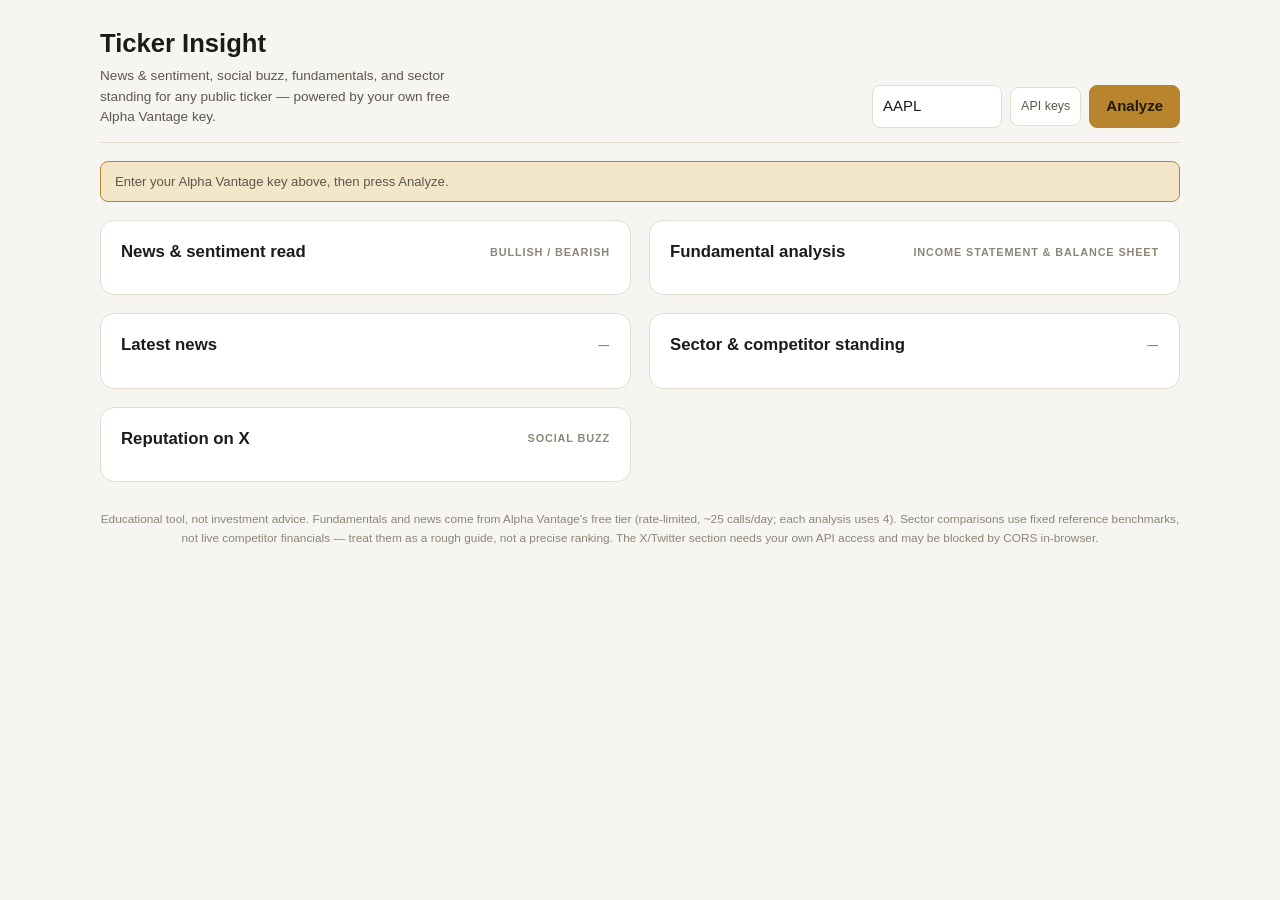
==== index.html @ 97239a5d "Add files via upload" ====
<!doctype html>
<html lang="en">
<head>
<meta charset="utf-8">
<meta name="viewport" content="width=device-width,initial-scale=1">
<title>Ticker Insight</title>
<style>
  :root{
    --bg:#f6f5f1; --card:#ffffff; --border:#e2ddd0; --ink:#1c1b18; --ink-soft:#5c584c; --ink-faint:#8b8676;
    --accent:#b8842e; --accent-soft:#f3e6c9; --bull:#2f7a56; --bull-soft:#dcefe4; --bear:#a8402c; --bear-soft:#f6e0da;
    --neutral:#6b6656; --neutral-soft:#eae6da;
  }
  @media (prefers-color-scheme: dark){
    :root{ --bg:#111312; --card:#191c1a; --border:#2a2e2b; --ink:#eef0ec; --ink-soft:#a9a89c; --ink-faint:#7a7a6f;
      --accent:#e0ac4f; --accent-soft:#3a2f18; --bull:#52c090; --bull-soft:#173226; --bear:#e2705a; --bear-soft:#33201c;
      --neutral:#9a9789; --neutral-soft:#23241f; }
  }
  *{box-sizing:border-box;}
  body{margin:0;background:var(--bg);color:var(--ink);font:15px/1.5 -apple-system,BlinkMacSystemFont,"Segoe UI",sans-serif;padding:24px 16px 60px;}
  .wrap{max-width:1080px;margin:0 auto;display:flex;flex-direction:column;gap:18px;}
  h1{font-size:1.6rem;margin:0;}
  h2{font-size:1.05rem;margin:0;}
  a{color:var(--accent);}
  .topbar{display:flex;flex-wrap:wrap;gap:14px;justify-content:space-between;align-items:flex-end;border-bottom:1px solid var(--border);padding-bottom:14px;}
  .topbar p{margin:4px 0 0;color:var(--ink-soft);font-size:0.85rem;max-width:50ch;}
  form{display:flex;flex-wrap:wrap;gap:8px;align-items:center;}
  input[type=text],input[type=password]{font:inherit;padding:9px 10px;border-radius:8px;border:1px solid var(--border);background:var(--card);color:var(--ink);width:130px;}
  input#xToken{width:220px;}
  button{font:inherit;font-weight:600;padding:9px 16px;border-radius:8px;border:1px solid var(--accent);background:var(--accent);color:#221a08;cursor:pointer;}
  button.ghost{background:transparent;color:var(--ink-soft);border-color:var(--border);font-weight:500;}
  button:disabled{opacity:.55;cursor:progress;}
  details.keys{position:relative;}
  details.keys summary{list-style:none;cursor:pointer;font-size:.78rem;color:var(--ink-soft);padding:9px 10px;border:1px solid var(--border);border-radius:8px;background:var(--card);}
  details.keys summary::-webkit-details-marker{display:none;}
  .keypanel{position:absolute;right:0;top:100%;z-index:5;background:var(--card);border:1px solid var(--border);border-radius:0 0 8px 8px;padding:14px;width:300px;display:flex;flex-direction:column;gap:10px;box-shadow:0 8px 24px rgba(0,0,0,.12);}
  .keypanel p{font-size:.78rem;color:var(--ink-soft);margin:0;line-height:1.5;}
  .keypanel label{font-size:.7rem;text-transform:uppercase;letter-spacing:.05em;color:var(--ink-faint);font-weight:600;}
  .banner{font-size:.82rem;padding:10px 14px;border-radius:8px;border:1px solid var(--border);background:var(--card);color:var(--ink-soft);}
  .banner.error{background:var(--bear-soft);border-color:var(--bear);color:var(--bear);}
  .banner.example{background:var(--accent-soft);border-color:var(--accent);}
  .overview{background:var(--card);border:1px solid var(--border);border-radius:14px;padding:18px 20px;display:flex;flex-wrap:wrap;gap:20px;justify-content:space-between;}
  .ov-id .tick{font-family:ui-monospace,monospace;font-size:.75rem;color:var(--accent);}
  .ov-id h2{font-size:1.35rem;margin-top:2px;}
  .ov-id .sub{color:var(--ink-soft);font-size:.82rem;}
  .ov-price{display:flex;flex-direction:column;justify-content:center;gap:3px;}
  .px{font-family:ui-monospace,monospace;font-size:1.6rem;font-weight:700;}
  .chg{font-family:ui-monospace,monospace;font-weight:600;font-size:.85rem;padding:2px 8px;border-radius:6px;width:fit-content;}
  .chg.up{color:var(--bull);background:var(--bull-soft);} .chg.down{color:var(--bear);background:var(--bear-soft);}
  .grid{display:grid;grid-template-columns:1fr 1fr;gap:18px;align-items:start;}
  @media (max-width:840px){.grid{grid-template-columns:1fr;}}
  .card{background:var(--card);border:1px solid var(--border);border-radius:14px;padding:18px 20px;display:flex;flex-direction:column;gap:12px;}
  .card-head{display:flex;justify-content:space-between;align-items:center;gap:8px;}
  .eyebrow{font-size:.68rem;text-transform:uppercase;letter-spacing:.08em;color:var(--ink-faint);font-weight:700;}
  .verdict-row{display:flex;align-items:center;gap:12px;flex-wrap:wrap;}
  .verdict-pill{font-weight:700;font-size:.95rem;padding:6px 14px;border-radius:999px;}
  .verdict-pill.bullish{background:var(--bull-soft);color:var(--bull);}
  .verdict-pill.bearish{background:var(--bear-soft);color:var(--bear);}
  .verdict-pill.neutral{background:var(--neutral-soft);color:var(--neutral);}
  .verdict-note{font-size:.82rem;color:var(--ink-soft);}
  .news-item{padding-block:10px;border-bottom:1px solid var(--border);display:flex;flex-direction:column;gap:3px;}
  .news-item:last-child{border-bottom:none;}
  .news-top{display:flex;justify-content:space-between;gap:8px;align-items:baseline;}
  .news-item a{font-weight:600;font-size:.88rem;text-decoration:none;}
  .news-item a:hover{text-decoration:underline;}
  .tag{font-size:.65rem;font-weight:700;padding:1px 6px;border-radius:5px;white-space:nowrap;}
  .tag.bullish{background:var(--bull-soft);color:var(--bull);} .tag.bearish{background:var(--bear-soft);color:var(--bear);} .tag.neutral{background:var(--neutral-soft);color:var(--neutral);}
  .meta{font-size:.72rem;color:var(--ink-faint);font-family:ui-monospace,monospace;}
  table.metrics{width:100%;border-collapse:collapse;font-size:.85rem;}
  table.metrics td{padding:6px 3px;border-bottom:1px solid var(--border);}
  table.metrics tr:last-child td{border-bottom:none;}
  table.metrics td.k{color:var(--ink-soft);}
  table.metrics td.v{font-family:ui-monospace,monospace;text-align:right;font-weight:600;}
  table.rank{width:100%;border-collapse:collapse;font-size:.83rem;}
  table.rank th{text-align:left;font-size:.68rem;text-transform:uppercase;color:var(--ink-faint);padding-bottom:6px;border-bottom:1px solid var(--border);}
  table.rank td{padding:7px 4px;border-bottom:1px solid var(--border);}
  table.rank td.num{font-family:ui-monospace,monospace;text-align:right;}
  .tier-badge{display:inline-block;font-weight:700;padding:4px 12px;border-radius:999px;font-size:.85rem;}
  .peers{display:flex;flex-wrap:wrap;gap:6px;}
  .peer-chip{font-family:ui-monospace,monospace;font-size:.75rem;background:var(--neutral-soft);color:var(--ink-soft);padding:3px 9px;border-radius:999px;}
  .note{font-size:.76rem;color:var(--ink-faint);line-height:1.5;}
  .skel{background:linear-gradient(90deg,var(--neutral-soft) 25%,var(--border) 37%,var(--neutral-soft) 63%);background-size:400% 100%;animation:sh 1.3s ease infinite;border-radius:8px;height:14px;}
  @keyframes sh{0%{background-position:100% 0}100%{background-position:0 0}}
  footer{font-size:.74rem;color:var(--ink-faint);text-align:center;padding-top:10px;line-height:1.6;}
</style>
</head>
<body>
<div class="wrap">

  <div class="topbar">
    <div>
      <h1>Ticker Insight</h1>
      <p>News &amp; sentiment, social buzz, fundamentals, and sector standing for any public ticker — powered by your own free Alpha Vantage key.</p>
    </div>
    <form id="searchForm" autocomplete="off">
      <input type="text" id="tickerInput" placeholder="AAPL" maxlength="8" value="AAPL">
      <details class="keys" id="keybox">
        <summary id="keySummary">API keys</summary>
        <div class="keypanel">
          <p>Free key at <a href="https://www.alphavantage.co/support/#api-key" target="_blank" rel="noopener">alphavantage.co</a> (required, ~25 req/day, this page uses 4 per analysis).</p>
          <label for="avKey">Alpha Vantage key</label>
          <input type="password" id="avKey" placeholder="required">
          <p>Optional: an X (Twitter) API bearer token enables the live social-reputation section below. X's API requires a paid tier and typically blocks direct browser requests (CORS) — if it fails, the page falls back to a news-based buzz proxy instead.</p>
          <label for="xToken">X API bearer token (optional)</label>
          <input type="password" id="xToken" placeholder="optional">
          <button type="button" class="ghost" id="saveKeys">Save</button>
        </div>
      </details>
      <button type="submit" id="goBtn">Analyze</button>
    </form>
  </div>

  <div id="banner" class="banner example">Enter your Alpha Vantage key above, then press Analyze.</div>

  <div class="overview" id="overview" style="display:none;"></div>

  <div class="grid">
    <div class="col" style="display:flex;flex-direction:column;gap:18px;">

      <div class="card">
        <div class="card-head"><h2>News &amp; sentiment read</h2><span class="eyebrow">Bullish / bearish</span></div>
        <div id="sentimentVerdict"></div>
      </div>

      <div class="card">
        <div class="card-head"><h2>Latest news</h2><span class="eyebrow" id="newsCount">—</span></div>
        <div id="newsList"></div>
      </div>

      <div class="card">
        <div class="card-head"><h2>Reputation on X</h2><span class="eyebrow">Social buzz</span></div>
        <div id="xSection"></div>
      </div>

    </div>

    <div class="col" style="display:flex;flex-direction:column;gap:18px;">

      <div class="card">
        <div class="card-head"><h2>Fundamental analysis</h2><span class="eyebrow">Income statement &amp; balance sheet</span></div>
        <table class="metrics" id="fundTable"></table>
      </div>

      <div class="card">
        <div class="card-head"><h2>Sector &amp; competitor standing</h2><span class="eyebrow" id="sectorName">—</span></div>
        <div id="rankSection"></div>
      </div>

    </div>
  </div>

  <footer>
    Educational tool, not investment advice. Fundamentals and news come from Alpha Vantage's free tier (rate-limited, ~25 calls/day; each analysis uses 4). Sector comparisons use fixed reference benchmarks, not live competitor financials — treat them as a rough guide, not a precise ranking. The X/Twitter section needs your own API access and may be blocked by CORS in-browser.
  </footer>
</div>

<script>
(function(){
"use strict";

function loadK(k){ try{ return localStorage.getItem(k)||''; }catch(e){ return ''; } }
function saveK(k,v){ try{ localStorage.setItem(k,v); }catch(e){} }

const els = {
  tickerInput: document.getElementById('tickerInput'),
  avKey: document.getElementById('avKey'),
  xToken: document.getElementById('xToken'),
  saveKeys: document.getElementById('saveKeys'),
  keybox: document.getElementById('keybox'),
  keySummary: document.getElementById('keySummary'),
  form: document.getElementById('searchForm'),
  goBtn: document.getElementById('goBtn'),
  banner: document.getElementById('banner'),
  overview: document.getElementById('overview'),
  sentimentVerdict: document.getElementById('sentimentVerdict'),
  newsList: document.getElementById('newsList'),
  newsCount: document.getElementById('newsCount'),
  xSection: document.getElementById('xSection'),
  fundTable: document.getElementById('fundTable'),
  sectorName: document.getElementById('sectorName'),
  rankSection: document.getElementById('rankSection'),
};

(function initKeys(){
  const av = loadK('ti_av_key'), xt = loadK('ti_x_token');
  if(av) els.avKey.value = av;
  if(xt) els.xToken.value = xt;
  els.keySummary.textContent = av ? 'API keys saved ✓' : 'API keys';
})();
els.saveKeys.addEventListener('click', function(){
  saveK('ti_av_key', els.avKey.value.trim());
  saveK('ti_x_token', els.xToken.value.trim());
  els.keySummary.textContent = els.avKey.value.trim() ? 'API keys saved ✓' : 'API keys';
  els.keybox.removeAttribute('open');
});

function num(v){ const n = parseFloat(v); return (v===undefined||v===null||v==='None'||isNaN(n)) ? null : n; }
function pct(v){ return v===null ? '—' : (v*100).toFixed(1)+'%'; }
function money(v){
  if(v===null) return '—';
  const a = Math.abs(v);
  if(a>=1e12) return (v/1e12).toFixed(2)+'T';
  if(a>=1e9) return (v/1e9).toFixed(2)+'B';
  if(a>=1e6) return (v/1e6).toFixed(2)+'M';
  return v.toFixed(2);
}
function setBanner(kind,msg){ els.banner.className = 'banner'+(kind?' '+kind:''); els.banner.textContent = msg; }

/* ---------------- sector reference benchmarks (static, approximate) ---------------- */
const SECTOR_REF = [
  {match:['TECHNOLOGY'], pe:28, margin:0.18, growth:0.10, peers:['AAPL','MSFT','GOOGL','NVDA','META']},
  {match:['HEALTH'], pe:22, margin:0.12, growth:0.08, peers:['JNJ','UNH','PFE','ABBV','LLY']},
  {match:['FINANC'], pe:14, margin:0.22, growth:0.06, peers:['JPM','BAC','WFC','GS','MS']},
  {match:['CONSUMER CYCLICAL','CONSUMER DISCRETIONARY'], pe:20, margin:0.08, growth:0.09, peers:['AMZN','TSLA','HD','MCD','NKE']},
  {match:['CONSUMER DEFENSIVE','CONSUMER STAPLES'], pe:19, margin:0.09, growth:0.04, peers:['PG','KO','PEP','WMT','COST']},
  {match:['ENERGY'], pe:11, margin:0.10, growth:0.05, peers:['XOM','CVX','COP','SLB','EOG']},
  {match:['INDUSTRIAL'], pe:19, margin:0.09, growth:0.06, peers:['CAT','HON','UPS','GE','BA']},
  {match:['UTILIT'], pe:17, margin:0.11, growth:0.03, peers:['NEE','DUK','SO','AEP','EXC']},
  {match:['REAL ESTATE'], pe:35, margin:0.25, growth:0.04, peers:['PLD','AMT','EQIX','SPG','O']},
  {match:['MATERIAL'], pe:16, margin:0.10, growth:0.04, peers:['LIN','SHW','FCX','NEM','DOW']},
  {match:['COMMUNICATION'], pe:19, margin:0.14, growth:0.06, peers:['GOOGL','META','NFLX','DIS','TMUS']},
];
const SECTOR_DEFAULT = {pe:20, margin:0.12, growth:0.07, peers:[]};
function sectorRef(sectorStr){
  const s = (sectorStr||'').toUpperCase();
  for(const row of SECTOR_REF){ if(row.match.some(m=>s.includes(m))) return row; }
  return SECTOR_DEFAULT;
}

/* ---------------- simple lexicon sentiment (for X fallback / scoring) ---------------- */
const BULL_WORDS = ['bullish','buy','upgrade','beat','surge','soar','rally','outperform','record','strong','growth','moon','breakout','upside'];
const BEAR_WORDS = ['bearish','sell','downgrade','miss','plunge','slump','crash','underperform','weak','decline','lawsuit','recall','investigation','downside'];
function lexiconScore(text){
  const t = (text||'').toLowerCase();
  let s = 0;
  BULL_WORDS.forEach(w=>{ if(t.includes(w)) s+=1; });
  BEAR_WORDS.forEach(w=>{ if(t.includes(w)) s-=1; });
  return s;
}

/* ---------------- Alpha Vantage ---------------- */
const AV = 'https://www.alphavantage.co/query';
async function avFetch(params, key){
  const url = AV + '?' + new URLSearchParams(Object.assign({}, params, {apikey:key})).toString();
  const res = await fetch(url);
  if(!res.ok) throw new Error('Network error ('+res.status+')');
  const json = await res.json();
  if(json.Note) throw new Error('Alpha Vantage rate limit hit: '+json.Note);
  if(json.Information) throw new Error(json.Information);
  if(json['Error Message']) throw new Error(json['Error Message']);
  return json;
}

function sentClass(label){
  if(!label) return 'neutral';
  const l = label.toLowerCase();
  if(l.includes('bullish')) return 'bullish';
  if(l.includes('bearish')) return 'bearish';
  return 'neutral';
}

function renderOverview(d){
  els.overview.style.display = 'flex';
  const cls = d.change>=0 ? 'up' : 'down';
  const arrow = d.change>=0 ? '▲' : '▼';
  els.overview.innerHTML =
    '<div class="ov-id"><div class="tick">'+d.ticker+' · '+(d.exchange||'—')+'</div><h2>'+d.name+'</h2><div class="sub">'+(d.sector||'')+(d.industry?' · '+d.industry:'')+'</div></div>'+
    '<div class="ov-price"><span class="px">$'+d.price.toFixed(2)+'</span><span class="chg '+cls+'">'+arrow+' '+Math.abs(d.change).toFixed(2)+' ('+Math.abs(d.changePct).toFixed(2)+'%)</span></div>';
}

function renderSentiment(newsFeed, ticker){
  if(!newsFeed.length){
    els.sentimentVerdict.innerHTML = '<div class="verdict-note">No recent news found to gauge sentiment from.</div>';
    return;
  }
  let scoreSum = 0, n = 0;
  newsFeed.forEach(item=>{
    const tk = (item.ticker_sentiment||[]).find(t=>t.ticker===ticker);
    const s = tk ? num(tk.ticker_sentiment_score) : num(item.overall_sentiment_score);
    if(s!==null){ scoreSum += s; n++; }
  });
  const avgScore = n ? scoreSum/n : 0;
  let label, cls;
  if(avgScore >= 0.15){ label = 'Bullish'; cls = 'bullish'; }
  else if(avgScore <= -0.15){ label = 'Bearish'; cls = 'bearish'; }
  else { label = 'Neutral / mixed'; cls = 'neutral'; }
  els.sentimentVerdict.innerHTML =
    '<div class="verdict-row"><span class="verdict-pill '+cls+'">'+label+'</span><span class="verdict-note">Average sentiment score '+avgScore.toFixed(2)+' across '+n+' recent articles (Alpha Vantage NEWS_SENTIMENT).</span></div>';
}

function renderNews(newsFeed){
  els.newsCount.textContent = newsFeed.length + ' articles';
  if(!newsFeed.length){ els.newsList.innerHTML = '<p class="verdict-note">No recent news found for this ticker.</p>'; return; }
  els.newsList.innerHTML = newsFeed.slice(0,12).map(function(n){
    const cls = sentClass(n.overall_sentiment_label);
    let when = '';
    if(n.time_published && n.time_published.length>=8){
      const t = n.time_published;
      when = t.slice(4,6)+'/'+t.slice(6,8)+'/'+t.slice(0,4);
    }
    return '<div class="news-item"><div class="news-top"><a href="'+n.url+'" target="_blank" rel="noopener">'+n.title+'</a><span class="tag '+cls+'">'+(n.overall_sentiment_label||'—')+'</span></div>'+
      '<div class="meta">'+n.source+' · '+when+'</div></div>';
  }).join('');
}

async function renderXSection(ticker, xToken, newsFeed){
  if(!xToken){
    // fallback proxy from news volume/sentiment
    const bullish = newsFeed.filter(n=>sentClass(n.overall_sentiment_label)==='bullish').length;
    const bearish = newsFeed.filter(n=>sentClass(n.overall_sentiment_label)==='bearish').length;
    els.xSection.innerHTML =
      '<p class="note">No X (Twitter) API token provided, so this is a proxy built from recent news volume rather than live X data. Add a bearer token in the API keys panel to try live search.</p>'+
      '<table class="metrics"><tr><td class="k">Bullish-leaning articles</td><td class="v">'+bullish+'</td></tr>'+
      '<tr><td class="k">Bearish-leaning articles</td><td class="v">'+bearish+'</td></tr></table>';
    return;
  }
  els.xSection.innerHTML = '<div class="skel" style="width:100%;height:60px;"></div>';
  try{
    const url = 'https://api.x.com/2/tweets/search/recent?query='+encodeURIComponent('$'+ticker+' -is:retweet lang:en')+'&max_results=50&tweet.fields=public_metrics';
    const res = await fetch(url, {headers:{Authorization:'Bearer '+xToken}});
    if(!res.ok) throw new Error('X API responded with '+res.status+' (your token may lack search access, or the request was blocked by CORS).');
    const json = await res.json();
    const tweets = json.data || [];
    if(!tweets.length){
      els.xSection.innerHTML = '<p class="note">No recent posts returned for $'+ticker+'.</p>';
      return;
    }
    let bull=0, bear=0, neu=0, engagement=0;
    tweets.forEach(function(tw){
      const s = lexiconScore(tw.text);
      if(s>0) bull++; else if(s<0) bear++; else neu++;
      const m = tw.public_metrics || {};
      engagement += (m.like_count||0)+(m.retweet_count||0)+(m.reply_count||0);
    });
    const total = tweets.length;
    const cls = bull>bear ? 'bullish' : bear>bull ? 'bearish' : 'neutral';
    const label = bull>bear ? 'Leaning bullish' : bear>bull ? 'Leaning bearish' : 'Mixed / neutral';
    els.xSection.innerHTML =
      '<div class="verdict-row"><span class="verdict-pill '+cls+'">'+label+'</span><span class="verdict-note">'+total+' recent posts mentioning $'+ticker+', '+engagement+' total likes/retweets/replies.</span></div>'+
      '<table class="metrics" style="margin-top:8px;"><tr><td class="k">Bullish-leaning posts</td><td class="v">'+bull+'</td></tr>'+
      '<tr><td class="k">Bearish-leaning posts</td><td class="v">'+bear+'</td></tr>'+
      '<tr><td class="k">Neutral posts</td><td class="v">'+neu+'</td></tr></table>'+
      '<p class="note">Sentiment here is a simple keyword heuristic, not a trained model — treat it as directional only.</p>';
  }catch(err){
    els.xSection.innerHTML = '<p class="note" style="color:var(--bear);">Could not reach the X API directly from the browser (' + err.message + '). This is expected — X\'s API generally requires a server-side request. Falling back isn\'t automatic here; remove the token to see the news-based proxy instead.</p>';
  }
}

function metricRow(k,v){ return '<tr><td class="k">'+k+'</td><td class="v">'+v+'</td></tr>'; }

function renderFundamentals(ov, income, bal){
  const rows = [];
  const pe = num(ov.PERatio), peg = num(ov.PEGRatio);
  rows.push(metricRow('P/E ratio', pe!==null?pe.toFixed(1):'—'));
  rows.push(metricRow('PEG ratio', peg!==null?peg.toFixed(2):'—'));
  rows.push(metricRow('Profit margin', pct(num(ov.ProfitMargin))));
  rows.push(metricRow('Operating margin', pct(num(ov.OperatingMarginTTM))));
  rows.push(metricRow('Return on equity', pct(num(ov.ReturnOnEquityTTM))));

  // income statement YoY (most recent two annual reports)
  const ar = (income && income.annualReports) || [];
  if(ar.length >= 2){
    const rev0 = num(ar[0].totalRevenue), rev1 = num(ar[1].totalRevenue);
    const ni0 = num(ar[0].netIncome), ni1 = num(ar[1].netIncome);
    if(rev0!==null && rev1) rows.push(metricRow('Revenue YoY (annual)', pct((rev0-rev1)/Math.abs(rev1))));
    if(ni0!==null && ni1) rows.push(metricRow('Net income YoY (annual)', pct((ni0-ni1)/Math.abs(ni1))));
    rows.push(metricRow('Latest annual revenue', money(rev0)));
    rows.push(metricRow('Latest annual net income', money(ni0)));
  }
  rows.push(metricRow('Market cap', money(num(ov.MarketCapitalization))));
  rows.push(metricRow('Analyst target', num(ov.AnalystTargetPrice)!==null ? '$'+num(ov.AnalystTargetPrice).toFixed(2) : '—'));

  if(bal){
    const liab = num(bal.totalLiabilities), eq = num(bal.totalShareholderEquity);
    const ca = num(bal.totalCurrentAssets), cl = num(bal.totalCurrentLiabilities);
    rows.push(metricRow('Debt / equity', (liab!==null&&eq)?(liab/eq).toFixed(2):'—'));
    rows.push(metricRow('Current ratio', (ca!==null&&cl)?(ca/cl).toFixed(2):'—'));
  }
  els.fundTable.innerHTML = rows.join('');
}

function verdictTag(companyVal, sectorVal, higherIsBetter){
  if(companyVal===null || sectorVal===null || sectorVal===0) return {cls:'neutral', label:'n/a'};
  const ratio = companyVal/sectorVal;
  const better = higherIsBetter ? ratio>1.1 : ratio<0.9;
  const worse = higherIsBetter ? ratio<0.9 : ratio>1.1;
  if(better) return {cls:'bullish', label:'Above sector'};
  if(worse) return {cls:'bearish', label:'Below sector'};
  return {cls:'neutral', label:'In line'};
}

function renderRanking(ov, income, ticker){
  const sector = ov.Sector || ov.Industry || '';
  els.sectorName.textContent = sector || 'Unclassified';
  const ref = sectorRef(sector);

  const pe = num(ov.PERatio);
  const margin = num(ov.ProfitMargin);
  const ar = (income && income.annualReports) || [];
  let growth = null;
  if(ar.length>=2){
    const rev0=num(ar[0].totalRevenue), rev1=num(ar[1].totalRevenue);
    if(rev0!==null && rev1) growth = (rev0-rev1)/Math.abs(rev1);
  }

  const peV = verdictTag(pe, ref.pe, false); // lower P/E = cheaper = "better" here
  const mV = verdictTag(margin, ref.margin, true);
  const gV = verdictTag(growth, ref.growth, true);

  const tally = [peV,mV,gV].filter(v=>v.label!=='n/a');
  const bullCount = tally.filter(v=>v.cls==='bullish').length;
  const bearCount = tally.filter(v=>v.cls==='bearish').length;
  let tier, tierCls;
  if(bullCount>=2){ tier='Top of sector'; tierCls='bullish'; }
  else if(bearCount>=2){ tier='Below sector average'; tierCls='bearish'; }
  else { tier='Around sector average'; tierCls='neutral'; }

  const rows = [
    ['P/E ratio', pe!==null?pe.toFixed(1):'—', ref.pe.toFixed(1), peV],
    ['Profit margin', pct(margin), (ref.margin*100).toFixed(0)+'%', mV],
    ['Revenue growth (YoY)', pct(growth), (ref.growth*100).toFixed(0)+'%', gV],
  ];

  const tableHtml = '<table class="rank"><tr><th>Metric</th><th>'+ticker+'</th><th>Sector ref.</th><th></th></tr>'+
    rows.map(r=>'<tr><td>'+r[0]+'</td><td class="num">'+r[1]+'</td><td class="num">'+r[2]+'</td><td><span class="tag '+r[3].cls+'">'+r[3].label+'</span></td></tr>').join('')+
    '</table>';

  const peersHtml = ref.peers.length ? '<div class="peers">'+ref.peers.map(p=>'<span class="peer-chip">'+p+'</span>').join('')+'</div>' : '<p class="note">No reference peer list for this sector.</p>';

  els.rankSection.innerHTML =
    '<div class="verdict-row"><span class="tier-badge" style="background:var(--'+tierCls+'-soft);color:var(--'+tierCls+');">'+tier+'</span></div>'+
    tableHtml+
    '<p class="eyebrow" style="margin-top:6px;">Notable names in this sector</p>'+
    peersHtml+
    '<p class="note">Sector reference values are fixed, approximate benchmarks — not live-fetched competitor financials — so treat this as a rough compass, not a precise ranking.</p>';
}

async function runAnalysis(ticker){
  const avKey = els.avKey.value.trim();
  const xToken = els.xToken.value.trim();
  if(!avKey){ setBanner('error', 'Add your Alpha Vantage API key first (see API keys panel).'); return; }

  els.goBtn.disabled = true;
  setBanner('', 'Fetching data for '+ticker+'…');
  try{
    const [ov, quote, newsRaw, income, bal] = await Promise.all([
      avFetch({function:'OVERVIEW', symbol:ticker}, avKey),
      avFetch({function:'GLOBAL_QUOTE', symbol:ticker}, avKey),
      avFetch({function:'NEWS_SENTIMENT', tickers:ticker, limit:'30'}, avKey),
      avFetch({function:'INCOME_STATEMENT', symbol:ticker}, avKey),
      avFetch({function:'BALANCE_SHEET', symbol:ticker}, avKey),
    ]);

    if(!ov || !ov.Symbol) throw new Error('No fundamental data returned for "'+ticker+'" — check the ticker symbol.');
    const q = quote['Global Quote'] || {};
    const price = num(q['05. price']) || 0;
    const change = num(q['09. change']) || 0;
    const changePct = num((q['10. change percent']||'0').replace('%','')) || 0;

    renderOverview({
      ticker: ov.Symbol, name: ov.Name, exchange: ov.Exchange, sector: ov.Sector, industry: ov.Industry,
      price, change, changePct
    });

    const newsFeed = newsRaw.feed || [];
    renderSentiment(newsFeed, ticker);
    renderNews(newsFeed);
    await renderXSection(ticker, xToken, newsFeed);
    renderFundamentals(ov, income, (bal.quarterlyReports&&bal.quarterlyReports[0]) || (bal.annualReports&&bal.annualReports[0]) || null);
    renderRanking(ov, income, ticker);

    setBanner('', 'Loaded live data for '+ticker+'.');
  }catch(err){
    setBanner('error', err.message);
  }finally{
    els.goBtn.disabled = false;
  }
}

els.form.addEventListener('submit', function(e){
  e.preventDefault();
  const t = els.tickerInput.value.trim().toUpperCase();
  if(t) runAnalysis(t);
});

})();
</script>
</body>
</html>
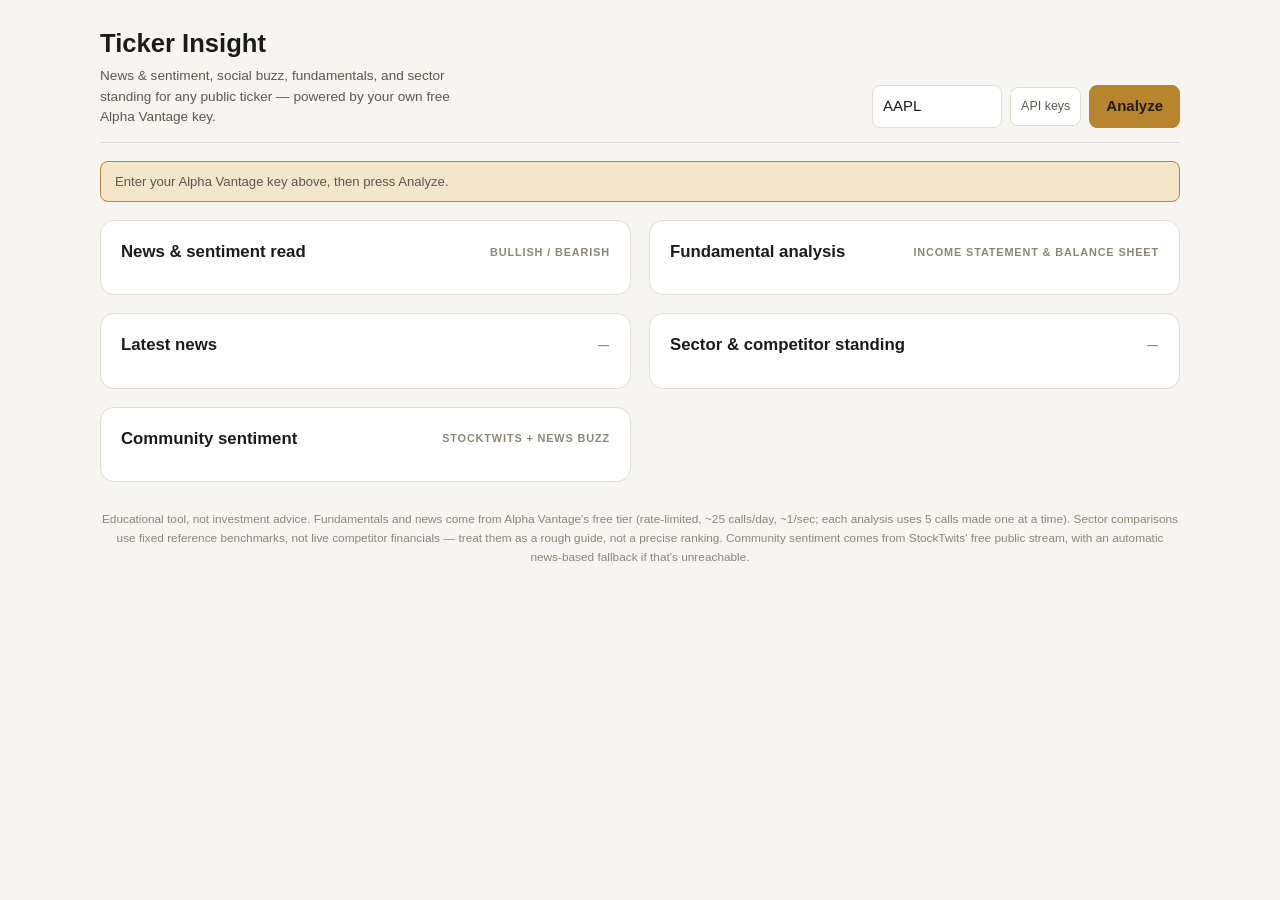
==== commit 214b07f6: "Swap X/Twitter integration for free StockTwits public stream" ====
--- a/index.html
+++ b/index.html
@@ -25,7 +25,6 @@
   .topbar p{margin:4px 0 0;color:var(--ink-soft);font-size:0.85rem;max-width:50ch;}
   form{display:flex;flex-wrap:wrap;gap:8px;align-items:center;}
   input[type=text],input[type=password]{font:inherit;padding:9px 10px;border-radius:8px;border:1px solid var(--border);background:var(--card);color:var(--ink);width:130px;}
-  input#xToken{width:220px;}
   button{font:inherit;font-weight:600;padding:9px 16px;border-radius:8px;border:1px solid var(--accent);background:var(--accent);color:#221a08;cursor:pointer;}
   button.ghost{background:transparent;color:var(--ink-soft);border-color:var(--border);font-weight:500;}
   button:disabled{opacity:.55;cursor:progress;}
@@ -96,12 +95,10 @@
       <details class="keys" id="keybox">
         <summary id="keySummary">API keys</summary>
         <div class="keypanel">
-          <p>Free key at <a href="https://www.alphavantage.co/support/#api-key" target="_blank" rel="noopener">alphavantage.co</a> (required, ~25 req/day, this page uses 4 per analysis).</p>
+          <p>Free key at <a href="https://www.alphavantage.co/support/#api-key" target="_blank" rel="noopener">alphavantage.co</a> (required, ~25 req/day, this page uses 5 per analysis).</p>
           <label for="avKey">Alpha Vantage key</label>
           <input type="password" id="avKey" placeholder="required">
-          <p>Optional: an X (Twitter) API bearer token enables the live social-reputation section below. X's API requires a paid tier and typically blocks direct browser requests (CORS) — if it fails, the page falls back to a news-based buzz proxy instead.</p>
-          <label for="xToken">X API bearer token (optional)</label>
-          <input type="password" id="xToken" placeholder="optional">
+          <p>Social sentiment comes from StockTwits' free public symbol stream — no key needed. If it's unreachable, the page automatically falls back to a news-based buzz proxy instead.</p>
           <button type="button" class="ghost" id="saveKeys">Save</button>
         </div>
       </details>
@@ -127,7 +124,7 @@
       </div>
 
       <div class="card">
-        <div class="card-head"><h2>Reputation on X</h2><span class="eyebrow">Social buzz</span></div>
+        <div class="card-head"><h2>Community sentiment</h2><span class="eyebrow">StockTwits + news buzz</span></div>
         <div id="xSection"></div>
       </div>
 
@@ -149,7 +146,7 @@
   </div>
 
   <footer>
-    Educational tool, not investment advice. Fundamentals and news come from Alpha Vantage's free tier (rate-limited, ~25 calls/day; each analysis uses 4). Sector comparisons use fixed reference benchmarks, not live competitor financials — treat them as a rough guide, not a precise ranking. The X/Twitter section needs your own API access and may be blocked by CORS in-browser.
+    Educational tool, not investment advice. Fundamentals and news come from Alpha Vantage's free tier (rate-limited, ~25 calls/day, ~1/sec; each analysis uses 5 calls made one at a time). Sector comparisons use fixed reference benchmarks, not live competitor financials — treat them as a rough guide, not a precise ranking. Community sentiment comes from StockTwits' free public stream, with an automatic news-based fallback if that's unreachable.
   </footer>
 </div>
 
@@ -163,7 +160,6 @@
 const els = {
   tickerInput: document.getElementById('tickerInput'),
   avKey: document.getElementById('avKey'),
-  xToken: document.getElementById('xToken'),
   saveKeys: document.getElementById('saveKeys'),
   keybox: document.getElementById('keybox'),
   keySummary: document.getElementById('keySummary'),
@@ -181,14 +177,12 @@
 };
 
 (function initKeys(){
-  const av = loadK('ti_av_key'), xt = loadK('ti_x_token');
+  const av = loadK('ti_av_key');
   if(av) els.avKey.value = av;
-  if(xt) els.xToken.value = xt;
   els.keySummary.textContent = av ? 'API keys saved ✓' : 'API keys';
 })();
 els.saveKeys.addEventListener('click', function(){
   saveK('ti_av_key', els.avKey.value.trim());
-  saveK('ti_x_token', els.xToken.value.trim());
   els.keySummary.textContent = els.avKey.value.trim() ? 'API keys saved ✓' : 'API keys';
   els.keybox.removeAttribute('open');
 });
@@ -226,17 +220,6 @@
   return SECTOR_DEFAULT;
 }
 
-/* ---------------- simple lexicon sentiment (for X fallback / scoring) ---------------- */
-const BULL_WORDS = ['bullish','buy','upgrade','beat','surge','soar','rally','outperform','record','strong','growth','moon','breakout','upside'];
-const BEAR_WORDS = ['bearish','sell','downgrade','miss','plunge','slump','crash','underperform','weak','decline','lawsuit','recall','investigation','downside'];
-function lexiconScore(text){
-  const t = (text||'').toLowerCase();
-  let s = 0;
-  BULL_WORDS.forEach(w=>{ if(t.includes(w)) s+=1; });
-  BEAR_WORDS.forEach(w=>{ if(t.includes(w)) s-=1; });
-  return s;
-}
-
 /* ---------------- Alpha Vantage ---------------- */
 const AV = 'https://www.alphavantage.co/query';
 async function avFetch(params, key){
@@ -302,46 +285,43 @@
   }).join('');
 }
 
-async function renderXSection(ticker, xToken, newsFeed){
-  if(!xToken){
-    // fallback proxy from news volume/sentiment
-    const bullish = newsFeed.filter(n=>sentClass(n.overall_sentiment_label)==='bullish').length;
-    const bearish = newsFeed.filter(n=>sentClass(n.overall_sentiment_label)==='bearish').length;
-    els.xSection.innerHTML =
-      '<p class="note">No X (Twitter) API token provided, so this is a proxy built from recent news volume rather than live X data. Add a bearer token in the API keys panel to try live search.</p>'+
-      '<table class="metrics"><tr><td class="k">Bullish-leaning articles</td><td class="v">'+bullish+'</td></tr>'+
-      '<tr><td class="k">Bearish-leaning articles</td><td class="v">'+bearish+'</td></tr></table>';
-    return;
-  }
+function newsBuzzFallback(ticker, newsFeed, reason){
+  const bullish = newsFeed.filter(n=>sentClass(n.overall_sentiment_label)==='bullish').length;
+  const bearish = newsFeed.filter(n=>sentClass(n.overall_sentiment_label)==='bearish').length;
+  els.xSection.innerHTML =
+    '<p class="note">'+reason+' so this is a proxy built from recent news volume instead.</p>'+
+    '<table class="metrics"><tr><td class="k">Bullish-leaning articles</td><td class="v">'+bullish+'</td></tr>'+
+    '<tr><td class="k">Bearish-leaning articles</td><td class="v">'+bearish+'</td></tr></table>';
+}
+
+async function renderSocialSection(ticker, newsFeed){
   els.xSection.innerHTML = '<div class="skel" style="width:100%;height:60px;"></div>';
   try{
-    const url = 'https://api.x.com/2/tweets/search/recent?query='+encodeURIComponent('$'+ticker+' -is:retweet lang:en')+'&max_results=50&tweet.fields=public_metrics';
-    const res = await fetch(url, {headers:{Authorization:'Bearer '+xToken}});
-    if(!res.ok) throw new Error('X API responded with '+res.status+' (your token may lack search access, or the request was blocked by CORS).');
+    // StockTwits' public symbol stream needs no key or login and is built for
+    // exactly this — retail bullish/bearish tags on a ticker.
+    const url = 'https://api.stocktwits.com/api/2/streams/symbol/'+encodeURIComponent(ticker)+'.json';
+    const res = await fetch(url);
+    if(!res.ok) throw new Error('StockTwits responded with '+res.status);
     const json = await res.json();
-    const tweets = json.data || [];
-    if(!tweets.length){
-      els.xSection.innerHTML = '<p class="note">No recent posts returned for $'+ticker+'.</p>';
-      return;
-    }
-    let bull=0, bear=0, neu=0, engagement=0;
-    tweets.forEach(function(tw){
-      const s = lexiconScore(tw.text);
-      if(s>0) bull++; else if(s<0) bear++; else neu++;
-      const m = tw.public_metrics || {};
-      engagement += (m.like_count||0)+(m.retweet_count||0)+(m.reply_count||0);
+    const messages = json.messages || [];
+    if(!messages.length){ throw new Error('no recent StockTwits messages for this ticker'); }
+
+    let bull=0, bear=0, neu=0;
+    messages.forEach(function(m){
+      const s = m.entities && m.entities.sentiment && m.entities.sentiment.basic;
+      if(s==='Bullish') bull++; else if(s==='Bearish') bear++; else neu++;
     });
-    const total = tweets.length;
+    const total = messages.length;
     const cls = bull>bear ? 'bullish' : bear>bull ? 'bearish' : 'neutral';
     const label = bull>bear ? 'Leaning bullish' : bear>bull ? 'Leaning bearish' : 'Mixed / neutral';
     els.xSection.innerHTML =
-      '<div class="verdict-row"><span class="verdict-pill '+cls+'">'+label+'</span><span class="verdict-note">'+total+' recent posts mentioning $'+ticker+', '+engagement+' total likes/retweets/replies.</span></div>'+
-      '<table class="metrics" style="margin-top:8px;"><tr><td class="k">Bullish-leaning posts</td><td class="v">'+bull+'</td></tr>'+
-      '<tr><td class="k">Bearish-leaning posts</td><td class="v">'+bear+'</td></tr>'+
-      '<tr><td class="k">Neutral posts</td><td class="v">'+neu+'</td></tr></table>'+
-      '<p class="note">Sentiment here is a simple keyword heuristic, not a trained model — treat it as directional only.</p>';
+      '<div class="verdict-row"><span class="verdict-pill '+cls+'">'+label+'</span><span class="verdict-note">'+total+' recent StockTwits posts mentioning $'+ticker+'.</span></div>'+
+      '<table class="metrics" style="margin-top:8px;"><tr><td class="k">Bullish-tagged posts</td><td class="v">'+bull+'</td></tr>'+
+      '<tr><td class="k">Bearish-tagged posts</td><td class="v">'+bear+'</td></tr>'+
+      '<tr><td class="k">Untagged posts</td><td class="v">'+neu+'</td></tr></table>'+
+      '<p class="note">From StockTwits\' free public symbol stream — no account needed. Tags are self-reported by posters, not a computed model.</p>';
   }catch(err){
-    els.xSection.innerHTML = '<p class="note" style="color:var(--bear);">Could not reach the X API directly from the browser (' + err.message + '). This is expected — X\'s API generally requires a server-side request. Falling back isn\'t automatic here; remove the token to see the news-based proxy instead.</p>';
+    newsBuzzFallback(ticker, newsFeed, 'Could not reach StockTwits directly from the browser ('+err.message+'),');
   }
 }
 
@@ -434,23 +414,37 @@
     '<p class="note">Sector reference values are fixed, approximate benchmarks — not live-fetched competitor financials — so treat this as a rough compass, not a precise ranking.</p>';
 }
 
+function delay(ms){ return new Promise(function(r){ setTimeout(r, ms); }); }
+
 async function runAnalysis(ticker){
   const avKey = els.avKey.value.trim();
-  const xToken = els.xToken.value.trim();
   if(!avKey){ setBanner('error', 'Add your Alpha Vantage API key first (see API keys panel).'); return; }
 
   els.goBtn.disabled = true;
-  setBanner('', 'Fetching data for '+ticker+'…');
   try{
-    const [ov, quote, newsRaw, income, bal] = await Promise.all([
-      avFetch({function:'OVERVIEW', symbol:ticker}, avKey),
-      avFetch({function:'GLOBAL_QUOTE', symbol:ticker}, avKey),
-      avFetch({function:'NEWS_SENTIMENT', tickers:ticker, limit:'30'}, avKey),
-      avFetch({function:'INCOME_STATEMENT', symbol:ticker}, avKey),
-      avFetch({function:'BALANCE_SHEET', symbol:ticker}, avKey),
-    ]);
-
+    // Alpha Vantage's free tier only allows ~1 request/second. Firing all 5 calls at
+    // once trips its burst limit (it returns a "Note" warning instead of data), so we
+    // space them out and fail fast if the ticker itself is bad.
+    setBanner('', 'Fetching overview for '+ticker+'… (1/5)');
+    const ov = await avFetch({function:'OVERVIEW', symbol:ticker}, avKey);
     if(!ov || !ov.Symbol) throw new Error('No fundamental data returned for "'+ticker+'" — check the ticker symbol.');
+
+    await delay(1100);
+    setBanner('', 'Fetching quote for '+ticker+'… (2/5)');
+    const quote = await avFetch({function:'GLOBAL_QUOTE', symbol:ticker}, avKey);
+
+    await delay(1100);
+    setBanner('', 'Fetching news & sentiment for '+ticker+'… (3/5)');
+    const newsRaw = await avFetch({function:'NEWS_SENTIMENT', tickers:ticker, limit:'30'}, avKey);
+
+    await delay(1100);
+    setBanner('', 'Fetching income statement for '+ticker+'… (4/5)');
+    const income = await avFetch({function:'INCOME_STATEMENT', symbol:ticker}, avKey);
+
+    await delay(1100);
+    setBanner('', 'Fetching balance sheet for '+ticker+'… (5/5)');
+    const bal = await avFetch({function:'BALANCE_SHEET', symbol:ticker}, avKey);
+
     const q = quote['Global Quote'] || {};
     const price = num(q['05. price']) || 0;
     const change = num(q['09. change']) || 0;
@@ -464,7 +458,7 @@
     const newsFeed = newsRaw.feed || [];
     renderSentiment(newsFeed, ticker);
     renderNews(newsFeed);
-    await renderXSection(ticker, xToken, newsFeed);
+    await renderSocialSection(ticker, newsFeed);
     renderFundamentals(ov, income, (bal.quarterlyReports&&bal.quarterlyReports[0]) || (bal.annualReports&&bal.annualReports[0]) || null);
     renderRanking(ov, income, ticker);
 
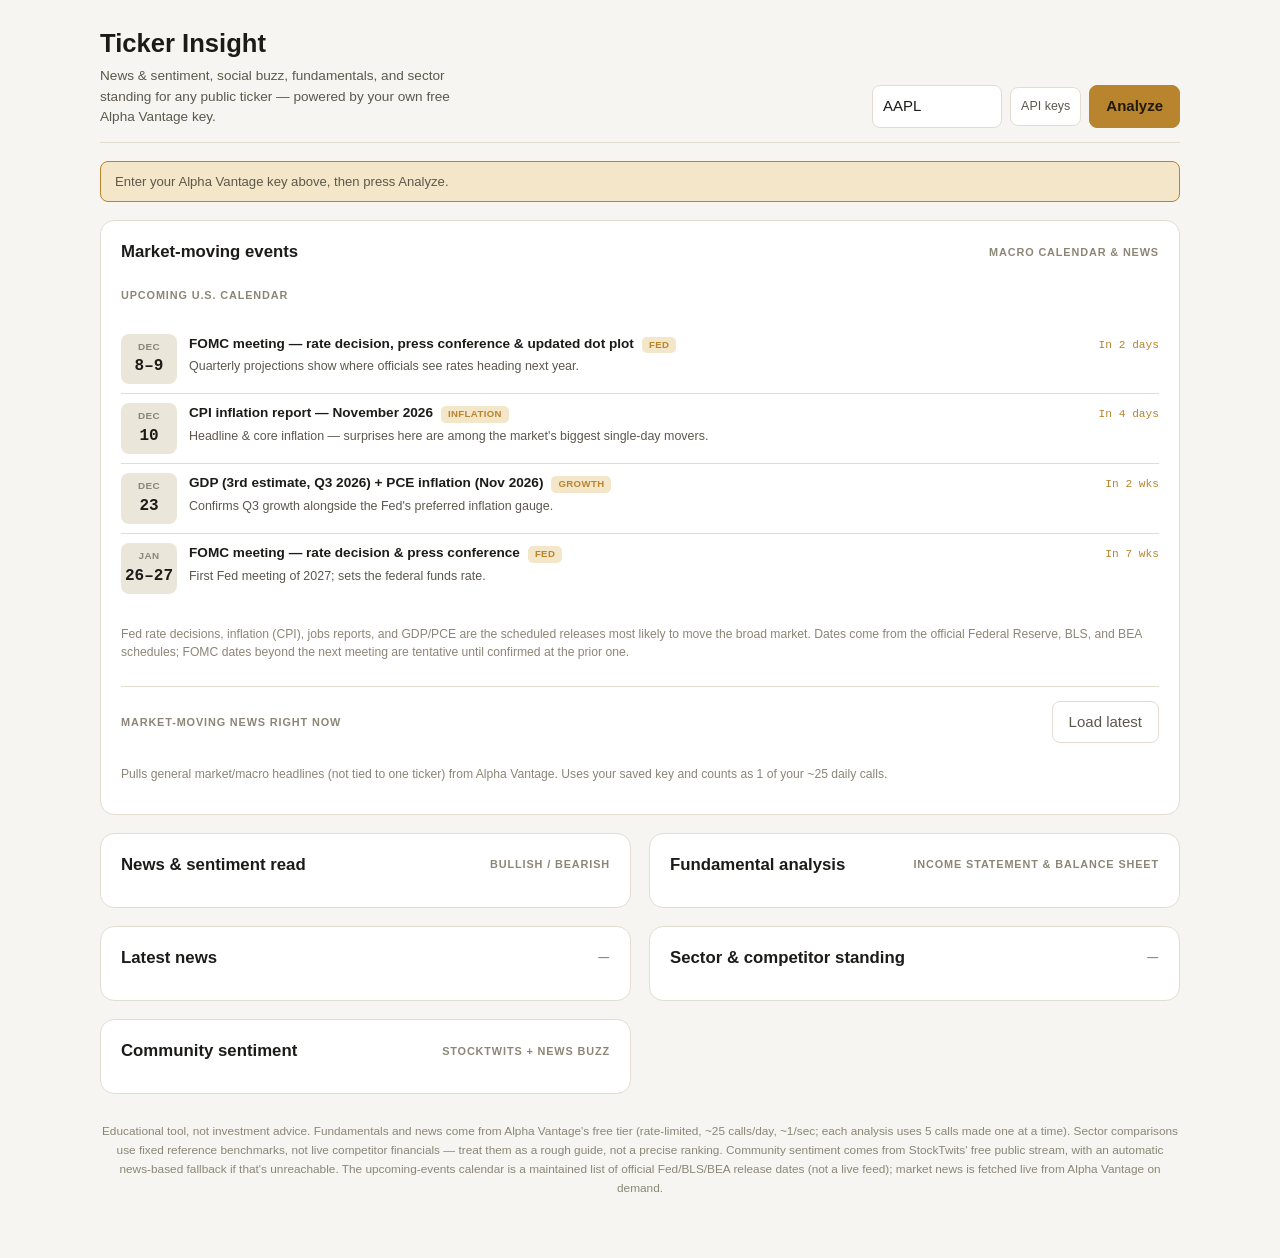
==== commit eb319f7e: "Refactor index.html for light mode and calendar feature Removed dark mode styles and added upcoming " ====
--- a/index.html
+++ b/index.html
@@ -10,11 +10,7 @@
     --accent:#b8842e; --accent-soft:#f3e6c9; --bull:#2f7a56; --bull-soft:#dcefe4; --bear:#a8402c; --bear-soft:#f6e0da;
     --neutral:#6b6656; --neutral-soft:#eae6da;
   }
-  @media (prefers-color-scheme: dark){
-    :root{ --bg:#111312; --card:#191c1a; --border:#2a2e2b; --ink:#eef0ec; --ink-soft:#a9a89c; --ink-faint:#7a7a6f;
-      --accent:#e0ac4f; --accent-soft:#3a2f18; --bull:#52c090; --bull-soft:#173226; --bear:#e2705a; --bear-soft:#33201c;
-      --neutral:#9a9789; --neutral-soft:#23241f; }
-  }
+  /* Always light mode — dark-mode auto-switching removed by request. */
   *{box-sizing:border-box;}
   body{margin:0;background:var(--bg);color:var(--ink);font:15px/1.5 -apple-system,BlinkMacSystemFont,"Segoe UI",sans-serif;padding:24px 16px 60px;}
   .wrap{max-width:1080px;margin:0 auto;display:flex;flex-direction:column;gap:18px;}
@@ -77,6 +73,18 @@
   .peers{display:flex;flex-wrap:wrap;gap:6px;}
   .peer-chip{font-family:ui-monospace,monospace;font-size:.75rem;background:var(--neutral-soft);color:var(--ink-soft);padding:3px 9px;border-radius:999px;}
   .note{font-size:.76rem;color:var(--ink-faint);line-height:1.5;}
+  .cal-sub{display:flex;flex-direction:column;gap:10px;}
+  .cal-row{display:flex;gap:12px;align-items:flex-start;padding-block:9px;border-bottom:1px solid var(--border);}
+  .cal-row:last-child{border-bottom:none;}
+  .cal-date{flex:0 0 auto;width:56px;text-align:center;background:var(--neutral-soft);border-radius:8px;padding:6px 2px;}
+  .cal-date .mon{font-size:.62rem;text-transform:uppercase;letter-spacing:.04em;color:var(--ink-faint);font-weight:700;}
+  .cal-date .day{font-family:ui-monospace,monospace;font-size:1rem;font-weight:700;color:var(--ink);}
+  .cal-body{flex:1;min-width:0;display:flex;flex-direction:column;gap:3px;}
+  .cal-top{display:flex;align-items:baseline;gap:8px;flex-wrap:wrap;}
+  .cal-title{font-weight:600;font-size:.85rem;}
+  .cal-when{font-size:.7rem;font-family:ui-monospace,monospace;color:var(--accent);white-space:nowrap;margin-left:auto;}
+  .cal-desc{font-size:.78rem;color:var(--ink-soft);}
+  .cal-cat{font-size:.6rem;font-weight:700;text-transform:uppercase;letter-spacing:.04em;padding:1px 7px;border-radius:5px;background:var(--accent-soft);color:var(--accent);white-space:nowrap;}
   .skel{background:linear-gradient(90deg,var(--neutral-soft) 25%,var(--border) 37%,var(--neutral-soft) 63%);background-size:400% 100%;animation:sh 1.3s ease infinite;border-radius:8px;height:14px;}
   @keyframes sh{0%{background-position:100% 0}100%{background-position:0 0}}
   footer{font-size:.74rem;color:var(--ink-faint);text-align:center;padding-top:10px;line-height:1.6;}
@@ -108,6 +116,24 @@
 
   <div id="banner" class="banner example">Enter your Alpha Vantage key above, then press Analyze.</div>
 
+  <div class="card" id="marketEventsCard">
+    <div class="card-head"><h2>Market-moving events</h2><span class="eyebrow">Macro calendar &amp; news</span></div>
+
+    <div class="cal-sub">
+      <p class="eyebrow">Upcoming U.S. calendar</p>
+      <div id="calList"></div>
+      <p class="note">Fed rate decisions, inflation (CPI), jobs reports, and GDP/PCE are the scheduled releases most likely to move the broad market. Dates come from the official Federal Reserve, BLS, and BEA schedules; FOMC dates beyond the next meeting are tentative until confirmed at the prior one.</p>
+    </div>
+
+    <div class="cal-sub" style="border-top:1px solid var(--border);padding-top:14px;">
+      <div class="card-head" style="margin-bottom:0;">
+        <p class="eyebrow" style="margin:0;">Market-moving news right now</p>
+        <button type="button" class="ghost" id="loadMarketNews">Load latest</button>
+      </div>
+      <div id="marketNewsList"><p class="note">Pulls general market/macro headlines (not tied to one ticker) from Alpha Vantage. Uses your saved key and counts as 1 of your ~25 daily calls.</p></div>
+    </div>
+  </div>
+
   <div class="overview" id="overview" style="display:none;"></div>
 
   <div class="grid">
@@ -146,7 +172,7 @@
   </div>
 
   <footer>
-    Educational tool, not investment advice. Fundamentals and news come from Alpha Vantage's free tier (rate-limited, ~25 calls/day, ~1/sec; each analysis uses 5 calls made one at a time). Sector comparisons use fixed reference benchmarks, not live competitor financials — treat them as a rough guide, not a precise ranking. Community sentiment comes from StockTwits' free public stream, with an automatic news-based fallback if that's unreachable.
+    Educational tool, not investment advice. Fundamentals and news come from Alpha Vantage's free tier (rate-limited, ~25 calls/day, ~1/sec; each analysis uses 5 calls made one at a time). Sector comparisons use fixed reference benchmarks, not live competitor financials — treat them as a rough guide, not a precise ranking. Community sentiment comes from StockTwits' free public stream, with an automatic news-based fallback if that's unreachable. The upcoming-events calendar is a maintained list of official Fed/BLS/BEA release dates (not a live feed); market news is fetched live from Alpha Vantage on demand.
   </footer>
 </div>
 
@@ -174,6 +200,9 @@
   fundTable: document.getElementById('fundTable'),
   sectorName: document.getElementById('sectorName'),
   rankSection: document.getElementById('rankSection'),
+  calList: document.getElementById('calList'),
+  marketNewsList: document.getElementById('marketNewsList'),
+  loadMarketNews: document.getElementById('loadMarketNews'),
 };
 
 (function initKeys(){
@@ -220,6 +249,82 @@
   return SECTOR_DEFAULT;
 }
 
+/* ---------------- upcoming U.S. macro calendar (static, verified against source calendars) ----------------
+   Sourced from federalreserve.gov/monetarypolicy/fomccalendars.htm, bls.gov/schedule (CPI & Employment
+   Situation release schedules), and bea.gov/news/schedule, checked as of Sep 21, 2026. FOMC meetings beyond
+   the next one are tentative until confirmed at the prior meeting, per the Fed's own calendar page. This
+   list runs through Jan 2027 — extend it with the next year's published schedules before it runs dry. */
+const MACRO_EVENTS = [
+  {start:'2026-09-30', title:'GDP (3rd estimate, Q2 2026) + PCE inflation (Aug 2026)', cat:'Growth', desc:"Confirms the pace of economic growth alongside the Fed's preferred inflation gauge."},
+  {start:'2026-10-02', title:'Jobs report — September 2026', cat:'Jobs', desc:'Payrolls, unemployment rate, and wage growth; shapes Fed rate-cut expectations.'},
+  {start:'2026-10-14', title:'CPI inflation report — September 2026', cat:'Inflation', desc:"Headline &amp; core inflation — surprises here are among the market's biggest single-day movers."},
+  {start:'2026-10-27', end:'2026-10-28', title:'FOMC meeting — rate decision &amp; press conference', cat:'Fed', desc:'Sets the federal funds rate, the single biggest lever for stocks, bonds, and the dollar.'},
+  {start:'2026-10-29', title:'GDP (advance estimate, Q3 2026) + PCE inflation (Sep 2026)', cat:'Growth', desc:"First read on Q3 growth alongside the Fed's preferred inflation gauge."},
+  {start:'2026-11-06', title:'Jobs report — October 2026', cat:'Jobs', desc:'Payrolls, unemployment rate, and wage growth; shapes Fed rate-cut expectations.'},
+  {start:'2026-11-10', title:'CPI inflation report — October 2026', cat:'Inflation', desc:"Headline &amp; core inflation — surprises here are among the market's biggest single-day movers."},
+  {start:'2026-11-25', title:'GDP (2nd estimate, Q3 2026) + PCE inflation (Oct 2026)', cat:'Growth', desc:"Revised Q3 growth figure alongside the Fed's preferred inflation gauge."},
+  {start:'2026-12-04', title:'Jobs report — November 2026', cat:'Jobs', desc:'Payrolls, unemployment rate, and wage growth; shapes Fed rate-cut expectations.'},
+  {start:'2026-12-08', end:'2026-12-09', title:'FOMC meeting — rate decision, press conference &amp; updated dot plot', cat:'Fed', desc:'Quarterly projections show where officials see rates heading next year.'},
+  {start:'2026-12-10', title:'CPI inflation report — November 2026', cat:'Inflation', desc:"Headline &amp; core inflation — surprises here are among the market's biggest single-day movers."},
+  {start:'2026-12-23', title:'GDP (3rd estimate, Q3 2026) + PCE inflation (Nov 2026)', cat:'Growth', desc:"Confirms Q3 growth alongside the Fed's preferred inflation gauge."},
+  {start:'2027-01-26', end:'2027-01-27', title:'FOMC meeting — rate decision &amp; press conference', cat:'Fed', desc:'First Fed meeting of 2027; sets the federal funds rate.'},
+];
+
+function daysUntil(dateStr){
+  const d = new Date(dateStr+'T00:00:00');
+  const now = new Date();
+  const today = new Date(now.getFullYear(), now.getMonth(), now.getDate());
+  return Math.round((d - today) / 86400000);
+}
+function fmtWhen(diff){
+  if(diff < 0) return '';
+  if(diff === 0) return 'Today';
+  if(diff === 1) return 'Tomorrow';
+  if(diff < 7) return 'In '+diff+' days';
+  const wk = Math.round(diff/7);
+  return 'In '+wk+' wk'+(wk===1?'':'s');
+}
+function fmtDateBadge(startStr, endStr){
+  const d = new Date(startStr+'T00:00:00');
+  const mon = d.toLocaleDateString('en-US',{month:'short'});
+  if(endStr){
+    const e = new Date(endStr+'T00:00:00');
+    return {mon: mon, day: d.getDate()+'–'+e.getDate()};
+  }
+  return {mon: mon, day: String(d.getDate())};
+}
+function renderCalendar(){
+  const upcoming = MACRO_EVENTS.filter(function(ev){ return daysUntil(ev.end || ev.start) >= 0; }).slice(0,8);
+  if(!upcoming.length){
+    els.calList.innerHTML = '<p class="note">This calendar has run past its last loaded date — it needs a refresh with the next batch of published Fed/BLS/BEA dates.</p>';
+    return;
+  }
+  els.calList.innerHTML = upcoming.map(function(ev){
+    const badge = fmtDateBadge(ev.start, ev.end);
+    return '<div class="cal-row">'+
+      '<div class="cal-date"><div class="mon">'+badge.mon+'</div><div class="day">'+badge.day+'</div></div>'+
+      '<div class="cal-body">'+
+        '<div class="cal-top"><span class="cal-title">'+ev.title+'</span><span class="cal-cat">'+ev.cat+'</span><span class="cal-when">'+fmtWhen(daysUntil(ev.start))+'</span></div>'+
+        '<div class="cal-desc">'+ev.desc+'</div>'+
+      '</div>'+
+    '</div>';
+  }).join('');
+}
+
+function renderMarketNews(feed){
+  if(!feed.length){ els.marketNewsList.innerHTML = '<p class="note">No macro/market headlines came back — try again shortly.</p>'; return; }
+  els.marketNewsList.innerHTML = feed.slice(0,8).map(function(n){
+    const cls = sentClass(n.overall_sentiment_label);
+    let when = '';
+    if(n.time_published && n.time_published.length>=8){
+      const t = n.time_published;
+      when = t.slice(4,6)+'/'+t.slice(6,8)+'/'+t.slice(0,4);
+    }
+    return '<div class="news-item"><div class="news-top"><a href="'+n.url+'" target="_blank" rel="noopener">'+n.title+'</a><span class="tag '+cls+'">'+(n.overall_sentiment_label||'—')+'</span></div>'+
+      '<div class="meta">'+n.source+' · '+when+'</div></div>';
+  }).join('');
+}
+
 /* ---------------- Alpha Vantage ---------------- */
 const AV = 'https://www.alphavantage.co/query';
 async function avFetch(params, key){
@@ -476,6 +581,23 @@
   if(t) runAnalysis(t);
 });
 
+els.loadMarketNews.addEventListener('click', async function(){
+  const avKey = els.avKey.value.trim();
+  if(!avKey){ els.marketNewsList.innerHTML = '<p class="note">Add your Alpha Vantage key first (see API keys panel above).</p>'; return; }
+  els.loadMarketNews.disabled = true;
+  els.marketNewsList.innerHTML = '<div class="skel" style="width:100%;height:60px;"></div>';
+  try{
+    const json = await avFetch({function:'NEWS_SENTIMENT', topics:'financial_markets,economy_macro,economy_monetary,economy_fiscal', limit:'10'}, avKey);
+    renderMarketNews(json.feed || []);
+  }catch(err){
+    els.marketNewsList.innerHTML = '<p class="note">'+err.message+'</p>';
+  }finally{
+    els.loadMarketNews.disabled = false;
+  }
+});
+
+renderCalendar();
+
 })();
 </script>
 </body>
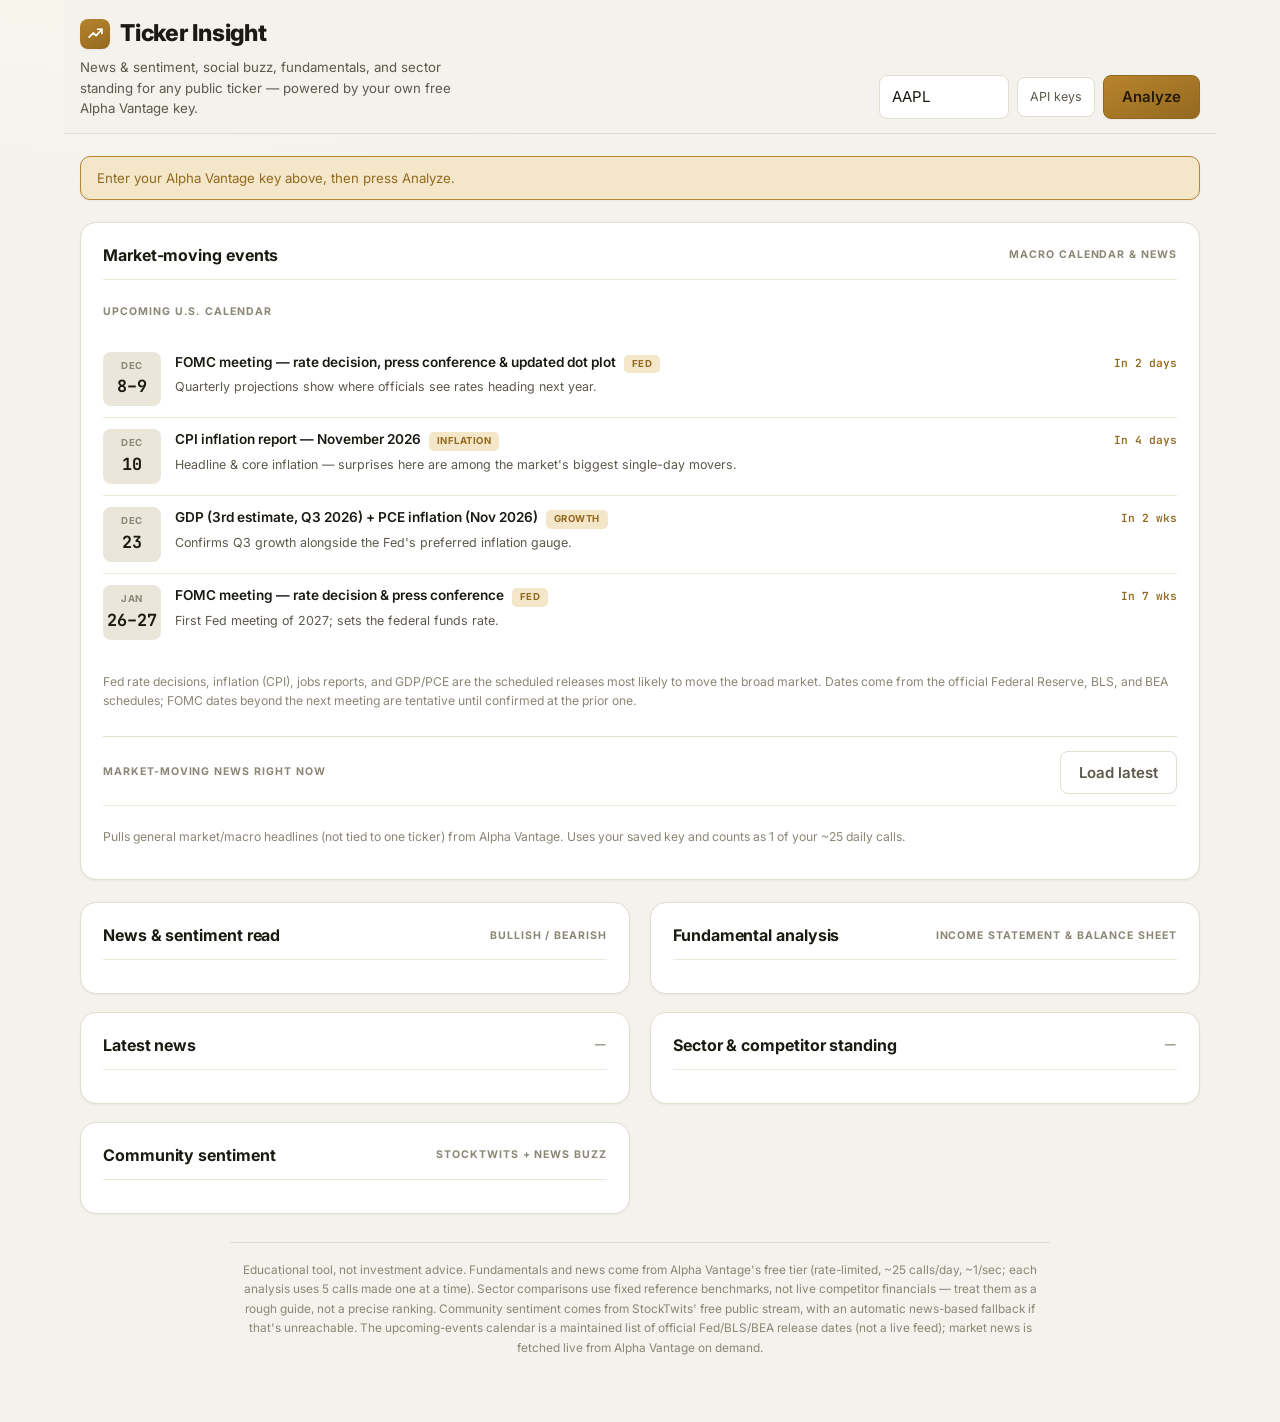
==== commit 8a6ecd89: "Redesign for a more professional look Adds real typography (Inter/JetBrains Mono), card shadows, ref" ====
--- a/index.html
+++ b/index.html
@@ -4,98 +4,126 @@
 <meta charset="utf-8">
 <meta name="viewport" content="width=device-width,initial-scale=1">
 <title>Ticker Insight</title>
+<link rel="preconnect" href="https://fonts.googleapis.com">
+<link rel="preconnect" href="https://fonts.gstatic.com" crossorigin>
+<link href="https://fonts.googleapis.com/css2?family=Inter:wght@400;500;600;700;800&family=JetBrains+Mono:wght@500;600;700&display=swap" rel="stylesheet">
 <style>
   :root{
-    --bg:#f6f5f1; --card:#ffffff; --border:#e2ddd0; --ink:#1c1b18; --ink-soft:#5c584c; --ink-faint:#8b8676;
-    --accent:#b8842e; --accent-soft:#f3e6c9; --bull:#2f7a56; --bull-soft:#dcefe4; --bear:#a8402c; --bear-soft:#f6e0da;
+    --bg:#f4f2ec; --card:#ffffff; --border:#e3ddcf; --border-soft:#edE8db;
+    --ink:#1a1912; --ink-soft:#5c584c; --ink-faint:#8b8676;
+    --accent:#b8842e; --accent-dark:#93691f; --accent-soft:#f3e6c9;
+    --bull:#217a55; --bull-soft:#dcefe4; --bear:#a8402c; --bear-soft:#f6e0da;
     --neutral:#6b6656; --neutral-soft:#eae6da;
+    /* aliases so the JS-built class/var names ("bullish"/"bearish") resolve to the same tones as bull/bear */
+    --bullish:var(--bull); --bullish-soft:var(--bull-soft);
+    --bearish:var(--bear); --bearish-soft:var(--bear-soft);
+    --shadow-sm:0 1px 2px rgba(26,25,18,.05);
+    --shadow-md:0 14px 34px -16px rgba(26,25,18,.22);
+    --radius-lg:16px; --radius-md:10px; --radius-sm:8px;
   }
   /* Always light mode — dark-mode auto-switching removed by request. */
   *{box-sizing:border-box;}
-  body{margin:0;background:var(--bg);color:var(--ink);font:15px/1.5 -apple-system,BlinkMacSystemFont,"Segoe UI",sans-serif;padding:24px 16px 60px;}
-  .wrap{max-width:1080px;margin:0 auto;display:flex;flex-direction:column;gap:18px;}
-  h1{font-size:1.6rem;margin:0;}
-  h2{font-size:1.05rem;margin:0;}
-  a{color:var(--accent);}
-  .topbar{display:flex;flex-wrap:wrap;gap:14px;justify-content:space-between;align-items:flex-end;border-bottom:1px solid var(--border);padding-bottom:14px;}
-  .topbar p{margin:4px 0 0;color:var(--ink-soft);font-size:0.85rem;max-width:50ch;}
+  html{-webkit-font-smoothing:antialiased;}
+  body{margin:0;
+    background:radial-gradient(1100px 520px at 12% -8%, #fbf8ef 0%, transparent 60%), var(--bg);
+    color:var(--ink);font:15px/1.55 'Inter',-apple-system,BlinkMacSystemFont,"Segoe UI",sans-serif;padding:0 16px 64px;}
+  .wrap{max-width:1120px;margin:0 auto;display:flex;flex-direction:column;gap:22px;}
+  h1{font-size:1.45rem;margin:0;font-weight:800;letter-spacing:-.01em;display:flex;align-items:center;gap:10px;}
+  h2{font-size:1rem;margin:0;font-weight:700;letter-spacing:-.005em;}
+  a{color:var(--accent-dark);}
+  a:hover{color:var(--accent);}
+  .brand-mark{flex:0 0 auto;width:30px;height:30px;border-radius:8px;background:linear-gradient(155deg,var(--accent) 0%,var(--accent-dark) 100%);display:flex;align-items:center;justify-content:center;box-shadow:var(--shadow-sm);}
+  .brand-mark svg{width:17px;height:17px;display:block;}
+  .topbar{position:sticky;top:0;z-index:20;margin:0 -16px;padding:16px 16px 14px;background:rgba(244,242,236,.88);backdrop-filter:blur(10px);-webkit-backdrop-filter:blur(10px);display:flex;flex-wrap:wrap;gap:14px;justify-content:space-between;align-items:flex-end;border-bottom:1px solid var(--border);}
+  .topbar .brandline{display:flex;flex-direction:column;gap:5px;}
+  .topbar p{margin:0;color:var(--ink-soft);font-size:0.83rem;max-width:48ch;}
   form{display:flex;flex-wrap:wrap;gap:8px;align-items:center;}
-  input[type=text],input[type=password]{font:inherit;padding:9px 10px;border-radius:8px;border:1px solid var(--border);background:var(--card);color:var(--ink);width:130px;}
-  button{font:inherit;font-weight:600;padding:9px 16px;border-radius:8px;border:1px solid var(--accent);background:var(--accent);color:#221a08;cursor:pointer;}
-  button.ghost{background:transparent;color:var(--ink-soft);border-color:var(--border);font-weight:500;}
-  button:disabled{opacity:.55;cursor:progress;}
+  input[type=text],input[type=password]{font:inherit;padding:9px 12px;border-radius:var(--radius-sm);border:1px solid var(--border);background:var(--card);color:var(--ink);width:130px;transition:border-color .15s,box-shadow .15s;}
+  input[type=text]:focus,input[type=password]:focus{outline:none;border-color:var(--accent);box-shadow:0 0 0 3px var(--accent-soft);}
+  button{font:inherit;font-weight:600;padding:9px 18px;border-radius:var(--radius-sm);border:1px solid var(--accent-dark);background:linear-gradient(155deg,var(--accent) 0%,var(--accent-dark) 100%);color:#241a06;cursor:pointer;box-shadow:var(--shadow-sm);transition:transform .12s ease,box-shadow .12s ease,opacity .12s ease;}
+  button:hover{box-shadow:var(--shadow-md);transform:translateY(-1px);}
+  button:active{transform:translateY(0);}
+  button.ghost{background:transparent;color:var(--ink-soft);border-color:var(--border);font-weight:600;box-shadow:none;}
+  button.ghost:hover{border-color:var(--accent);color:var(--accent-dark);box-shadow:none;transform:none;}
+  button:disabled{opacity:.55;cursor:progress;transform:none;box-shadow:none;}
   details.keys{position:relative;}
-  details.keys summary{list-style:none;cursor:pointer;font-size:.78rem;color:var(--ink-soft);padding:9px 10px;border:1px solid var(--border);border-radius:8px;background:var(--card);}
+  details.keys summary{list-style:none;cursor:pointer;font-size:.78rem;color:var(--ink-soft);padding:9px 12px;border:1px solid var(--border);border-radius:var(--radius-sm);background:var(--card);transition:border-color .15s;}
+  details.keys summary:hover{border-color:var(--accent);}
   details.keys summary::-webkit-details-marker{display:none;}
-  .keypanel{position:absolute;right:0;top:100%;z-index:5;background:var(--card);border:1px solid var(--border);border-radius:0 0 8px 8px;padding:14px;width:300px;display:flex;flex-direction:column;gap:10px;box-shadow:0 8px 24px rgba(0,0,0,.12);}
+  .keypanel{position:absolute;right:0;top:calc(100% + 6px);z-index:5;background:var(--card);border:1px solid var(--border);border-radius:var(--radius-md);padding:16px;width:300px;display:flex;flex-direction:column;gap:10px;box-shadow:var(--shadow-md);}
   .keypanel p{font-size:.78rem;color:var(--ink-soft);margin:0;line-height:1.5;}
-  .keypanel label{font-size:.7rem;text-transform:uppercase;letter-spacing:.05em;color:var(--ink-faint);font-weight:600;}
-  .banner{font-size:.82rem;padding:10px 14px;border-radius:8px;border:1px solid var(--border);background:var(--card);color:var(--ink-soft);}
+  .keypanel label{font-size:.68rem;text-transform:uppercase;letter-spacing:.06em;color:var(--ink-faint);font-weight:700;}
+  .banner{font-size:.83rem;padding:11px 16px;border-radius:var(--radius-md);border:1px solid var(--border);background:var(--card);color:var(--ink-soft);box-shadow:var(--shadow-sm);}
   .banner.error{background:var(--bear-soft);border-color:var(--bear);color:var(--bear);}
-  .banner.example{background:var(--accent-soft);border-color:var(--accent);}
-  .overview{background:var(--card);border:1px solid var(--border);border-radius:14px;padding:18px 20px;display:flex;flex-wrap:wrap;gap:20px;justify-content:space-between;}
-  .ov-id .tick{font-family:ui-monospace,monospace;font-size:.75rem;color:var(--accent);}
-  .ov-id h2{font-size:1.35rem;margin-top:2px;}
-  .ov-id .sub{color:var(--ink-soft);font-size:.82rem;}
-  .ov-price{display:flex;flex-direction:column;justify-content:center;gap:3px;}
-  .px{font-family:ui-monospace,monospace;font-size:1.6rem;font-weight:700;}
-  .chg{font-family:ui-monospace,monospace;font-weight:600;font-size:.85rem;padding:2px 8px;border-radius:6px;width:fit-content;}
+  .banner.example{background:var(--accent-soft);border-color:var(--accent);color:var(--accent-dark);}
+  .overview{background:var(--card);border:1px solid var(--border);border-radius:var(--radius-lg);padding:20px 24px;display:flex;flex-wrap:wrap;gap:20px;justify-content:space-between;box-shadow:var(--shadow-md);}
+  .ov-id .tick{font-family:'JetBrains Mono',ui-monospace,monospace;font-size:.72rem;color:var(--accent-dark);background:var(--accent-soft);padding:2px 9px;border-radius:999px;display:inline-block;font-weight:700;letter-spacing:.02em;}
+  .ov-id h2{font-size:1.4rem;margin-top:7px;font-weight:800;letter-spacing:-.01em;}
+  .ov-id .sub{color:var(--ink-soft);font-size:.82rem;margin-top:2px;}
+  .ov-price{display:flex;flex-direction:column;justify-content:center;align-items:flex-end;gap:5px;}
+  .px{font-family:'JetBrains Mono',ui-monospace,monospace;font-size:1.7rem;font-weight:700;letter-spacing:-.01em;}
+  .chg{font-family:'JetBrains Mono',ui-monospace,monospace;font-weight:700;font-size:.85rem;padding:3px 10px;border-radius:999px;width:fit-content;}
   .chg.up{color:var(--bull);background:var(--bull-soft);} .chg.down{color:var(--bear);background:var(--bear-soft);}
-  .grid{display:grid;grid-template-columns:1fr 1fr;gap:18px;align-items:start;}
-  @media (max-width:840px){.grid{grid-template-columns:1fr;}}
-  .card{background:var(--card);border:1px solid var(--border);border-radius:14px;padding:18px 20px;display:flex;flex-direction:column;gap:12px;}
-  .card-head{display:flex;justify-content:space-between;align-items:center;gap:8px;}
-  .eyebrow{font-size:.68rem;text-transform:uppercase;letter-spacing:.08em;color:var(--ink-faint);font-weight:700;}
+  .grid{display:grid;grid-template-columns:1fr 1fr;gap:20px;align-items:start;}
+  @media (max-width:840px){.grid{grid-template-columns:1fr;} .topbar{position:static;backdrop-filter:none;-webkit-backdrop-filter:none;}}
+  .card{background:var(--card);border:1px solid var(--border);border-radius:var(--radius-lg);padding:20px 22px;display:flex;flex-direction:column;gap:13px;box-shadow:var(--shadow-sm);transition:box-shadow .18s ease,border-color .18s ease;}
+  .card:hover{box-shadow:var(--shadow-md);border-color:var(--border-soft);}
+  .card-head{display:flex;justify-content:space-between;align-items:center;gap:8px;padding-bottom:11px;border-bottom:1px solid var(--border-soft);}
+  .eyebrow{font-size:.66rem;text-transform:uppercase;letter-spacing:.09em;color:var(--ink-faint);font-weight:700;}
   .verdict-row{display:flex;align-items:center;gap:12px;flex-wrap:wrap;}
-  .verdict-pill{font-weight:700;font-size:.95rem;padding:6px 14px;border-radius:999px;}
+  .verdict-pill{font-weight:700;font-size:.92rem;padding:7px 16px;border-radius:999px;}
   .verdict-pill.bullish{background:var(--bull-soft);color:var(--bull);}
   .verdict-pill.bearish{background:var(--bear-soft);color:var(--bear);}
   .verdict-pill.neutral{background:var(--neutral-soft);color:var(--neutral);}
   .verdict-note{font-size:.82rem;color:var(--ink-soft);}
-  .news-item{padding-block:10px;border-bottom:1px solid var(--border);display:flex;flex-direction:column;gap:3px;}
-  .news-item:last-child{border-bottom:none;}
-  .news-top{display:flex;justify-content:space-between;gap:8px;align-items:baseline;}
-  .news-item a{font-weight:600;font-size:.88rem;text-decoration:none;}
-  .news-item a:hover{text-decoration:underline;}
-  .tag{font-size:.65rem;font-weight:700;padding:1px 6px;border-radius:5px;white-space:nowrap;}
+  .news-item{padding-block:12px;border-bottom:1px solid var(--border-soft);display:flex;flex-direction:column;gap:4px;}
+  .news-item:first-child{padding-top:2px;}
+  .news-item:last-child{border-bottom:none;padding-bottom:0;}
+  .news-top{display:flex;justify-content:space-between;gap:10px;align-items:baseline;}
+  .news-item a{font-weight:600;font-size:.88rem;text-decoration:none;color:var(--ink);}
+  .news-item a:hover{color:var(--accent-dark);text-decoration:underline;}
+  .tag{font-size:.64rem;font-weight:700;padding:2px 7px;border-radius:5px;white-space:nowrap;letter-spacing:.01em;}
   .tag.bullish{background:var(--bull-soft);color:var(--bull);} .tag.bearish{background:var(--bear-soft);color:var(--bear);} .tag.neutral{background:var(--neutral-soft);color:var(--neutral);}
-  .meta{font-size:.72rem;color:var(--ink-faint);font-family:ui-monospace,monospace;}
+  .meta{font-size:.71rem;color:var(--ink-faint);font-family:'JetBrains Mono',ui-monospace,monospace;}
   table.metrics{width:100%;border-collapse:collapse;font-size:.85rem;}
-  table.metrics td{padding:6px 3px;border-bottom:1px solid var(--border);}
+  table.metrics tr{transition:background .12s;}
+  table.metrics tr:hover{background:var(--bg);}
+  table.metrics td{padding:8px 4px;border-bottom:1px solid var(--border-soft);}
   table.metrics tr:last-child td{border-bottom:none;}
   table.metrics td.k{color:var(--ink-soft);}
-  table.metrics td.v{font-family:ui-monospace,monospace;text-align:right;font-weight:600;}
+  table.metrics td.v{font-family:'JetBrains Mono',ui-monospace,monospace;text-align:right;font-weight:700;}
   table.rank{width:100%;border-collapse:collapse;font-size:.83rem;}
-  table.rank th{text-align:left;font-size:.68rem;text-transform:uppercase;color:var(--ink-faint);padding-bottom:6px;border-bottom:1px solid var(--border);}
-  table.rank td{padding:7px 4px;border-bottom:1px solid var(--border);}
-  table.rank td.num{font-family:ui-monospace,monospace;text-align:right;}
-  .tier-badge{display:inline-block;font-weight:700;padding:4px 12px;border-radius:999px;font-size:.85rem;}
-  .peers{display:flex;flex-wrap:wrap;gap:6px;}
-  .peer-chip{font-family:ui-monospace,monospace;font-size:.75rem;background:var(--neutral-soft);color:var(--ink-soft);padding:3px 9px;border-radius:999px;}
-  .note{font-size:.76rem;color:var(--ink-faint);line-height:1.5;}
+  table.rank th{text-align:left;font-size:.66rem;text-transform:uppercase;letter-spacing:.06em;color:var(--ink-faint);font-weight:700;padding-bottom:8px;border-bottom:1px solid var(--border);}
+  table.rank td{padding:9px 5px;border-bottom:1px solid var(--border-soft);}
+  table.rank tr:last-child td{border-bottom:none;}
+  table.rank td.num{font-family:'JetBrains Mono',ui-monospace,monospace;text-align:right;}
+  .tier-badge{display:inline-block;font-weight:700;padding:5px 14px;border-radius:999px;font-size:.85rem;}
+  .peers{display:flex;flex-wrap:wrap;gap:7px;}
+  .peer-chip{font-family:'JetBrains Mono',ui-monospace,monospace;font-size:.74rem;background:var(--neutral-soft);color:var(--ink-soft);padding:4px 10px;border-radius:999px;font-weight:600;}
+  .note{font-size:.76rem;color:var(--ink-faint);line-height:1.55;}
   .cal-sub{display:flex;flex-direction:column;gap:10px;}
-  .cal-row{display:flex;gap:12px;align-items:flex-start;padding-block:9px;border-bottom:1px solid var(--border);}
+  .cal-row{display:flex;gap:14px;align-items:flex-start;padding-block:11px;border-bottom:1px solid var(--border-soft);}
   .cal-row:last-child{border-bottom:none;}
-  .cal-date{flex:0 0 auto;width:56px;text-align:center;background:var(--neutral-soft);border-radius:8px;padding:6px 2px;}
-  .cal-date .mon{font-size:.62rem;text-transform:uppercase;letter-spacing:.04em;color:var(--ink-faint);font-weight:700;}
-  .cal-date .day{font-family:ui-monospace,monospace;font-size:1rem;font-weight:700;color:var(--ink);}
-  .cal-body{flex:1;min-width:0;display:flex;flex-direction:column;gap:3px;}
+  .cal-date{flex:0 0 auto;width:58px;text-align:center;background:var(--neutral-soft);border-radius:var(--radius-sm);padding:7px 2px;}
+  .cal-date .mon{font-size:.6rem;text-transform:uppercase;letter-spacing:.05em;color:var(--ink-faint);font-weight:700;}
+  .cal-date .day{font-family:'JetBrains Mono',ui-monospace,monospace;font-size:1.05rem;font-weight:700;color:var(--ink);}
+  .cal-body{flex:1;min-width:0;display:flex;flex-direction:column;gap:4px;}
   .cal-top{display:flex;align-items:baseline;gap:8px;flex-wrap:wrap;}
   .cal-title{font-weight:600;font-size:.85rem;}
-  .cal-when{font-size:.7rem;font-family:ui-monospace,monospace;color:var(--accent);white-space:nowrap;margin-left:auto;}
+  .cal-when{font-size:.7rem;font-family:'JetBrains Mono',ui-monospace,monospace;color:var(--accent-dark);white-space:nowrap;margin-left:auto;font-weight:600;}
   .cal-desc{font-size:.78rem;color:var(--ink-soft);}
-  .cal-cat{font-size:.6rem;font-weight:700;text-transform:uppercase;letter-spacing:.04em;padding:1px 7px;border-radius:5px;background:var(--accent-soft);color:var(--accent);white-space:nowrap;}
+  .cal-cat{font-size:.6rem;font-weight:700;text-transform:uppercase;letter-spacing:.05em;padding:2px 8px;border-radius:5px;background:var(--accent-soft);color:var(--accent-dark);white-space:nowrap;}
   .skel{background:linear-gradient(90deg,var(--neutral-soft) 25%,var(--border) 37%,var(--neutral-soft) 63%);background-size:400% 100%;animation:sh 1.3s ease infinite;border-radius:8px;height:14px;}
   @keyframes sh{0%{background-position:100% 0}100%{background-position:0 0}}
-  footer{font-size:.74rem;color:var(--ink-faint);text-align:center;padding-top:10px;line-height:1.6;}
+  footer{font-size:.74rem;color:var(--ink-faint);text-align:center;padding-top:18px;margin-top:6px;border-top:1px solid var(--border);line-height:1.65;max-width:820px;margin-inline:auto;}
 </style>
 </head>
 <body>
 <div class="wrap">
 
   <div class="topbar">
-    <div>
-      <h1>Ticker Insight</h1>
+    <div class="brandline">
+      <h1><span class="brand-mark" aria-hidden="true"><svg viewBox="0 0 24 24" fill="none" xmlns="http://www.w3.org/2000/svg"><path d="M3 17L9 11L13 15L21 6" stroke="white" stroke-width="2.4" stroke-linecap="round" stroke-linejoin="round"/><path d="M21 6H15M21 6V12" stroke="white" stroke-width="2.4" stroke-linecap="round" stroke-linejoin="round"/></svg></span>Ticker Insight</h1>
       <p>News &amp; sentiment, social buzz, fundamentals, and sector standing for any public ticker — powered by your own free Alpha Vantage key.</p>
     </div>
     <form id="searchForm" autocomplete="off">
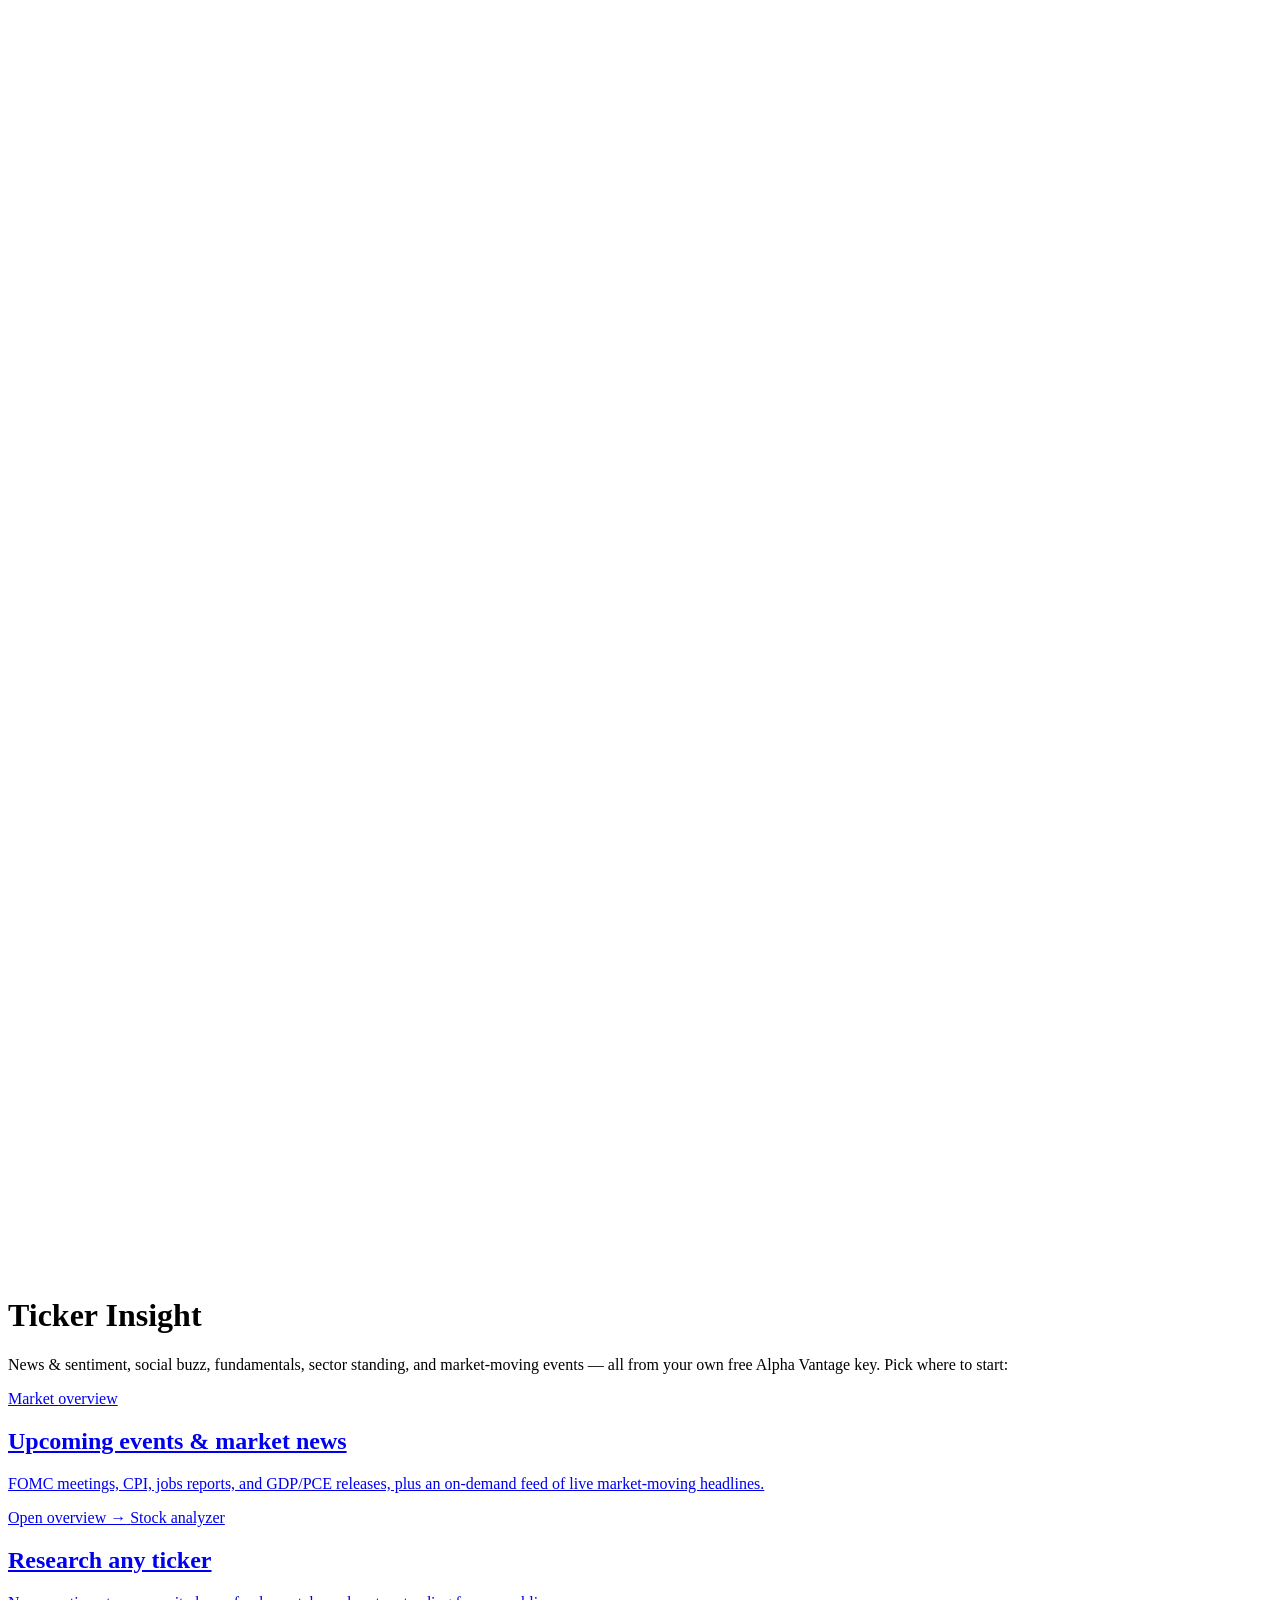
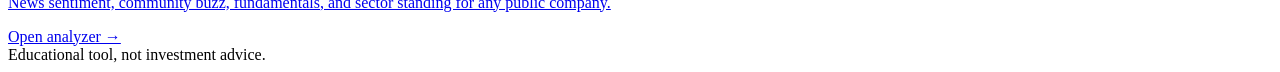
==== commit b00bb55c: "Split site into cover, overview, and analyzer pages index.html becomes a cover page linking to the t" ====
--- a/index.html
+++ b/index.html
@@ -7,626 +7,33 @@
 <link rel="preconnect" href="https://fonts.googleapis.com">
 <link rel="preconnect" href="https://fonts.gstatic.com" crossorigin>
 <link href="https://fonts.googleapis.com/css2?family=Inter:wght@400;500;600;700;800&family=JetBrains+Mono:wght@500;600;700&display=swap" rel="stylesheet">
-<style>
-  :root{
-    --bg:#f4f2ec; --card:#ffffff; --border:#e3ddcf; --border-soft:#edE8db;
-    --ink:#1a1912; --ink-soft:#5c584c; --ink-faint:#8b8676;
-    --accent:#b8842e; --accent-dark:#93691f; --accent-soft:#f3e6c9;
-    --bull:#217a55; --bull-soft:#dcefe4; --bear:#a8402c; --bear-soft:#f6e0da;
-    --neutral:#6b6656; --neutral-soft:#eae6da;
-    /* aliases so the JS-built class/var names ("bullish"/"bearish") resolve to the same tones as bull/bear */
-    --bullish:var(--bull); --bullish-soft:var(--bull-soft);
-    --bearish:var(--bear); --bearish-soft:var(--bear-soft);
-    --shadow-sm:0 1px 2px rgba(26,25,18,.05);
-    --shadow-md:0 14px 34px -16px rgba(26,25,18,.22);
-    --radius-lg:16px; --radius-md:10px; --radius-sm:8px;
-  }
-  /* Always light mode — dark-mode auto-switching removed by request. */
-  *{box-sizing:border-box;}
-  html{-webkit-font-smoothing:antialiased;}
-  body{margin:0;
-    background:radial-gradient(1100px 520px at 12% -8%, #fbf8ef 0%, transparent 60%), var(--bg);
-    color:var(--ink);font:15px/1.55 'Inter',-apple-system,BlinkMacSystemFont,"Segoe UI",sans-serif;padding:0 16px 64px;}
-  .wrap{max-width:1120px;margin:0 auto;display:flex;flex-direction:column;gap:22px;}
-  h1{font-size:1.45rem;margin:0;font-weight:800;letter-spacing:-.01em;display:flex;align-items:center;gap:10px;}
-  h2{font-size:1rem;margin:0;font-weight:700;letter-spacing:-.005em;}
-  a{color:var(--accent-dark);}
-  a:hover{color:var(--accent);}
-  .brand-mark{flex:0 0 auto;width:30px;height:30px;border-radius:8px;background:linear-gradient(155deg,var(--accent) 0%,var(--accent-dark) 100%);display:flex;align-items:center;justify-content:center;box-shadow:var(--shadow-sm);}
-  .brand-mark svg{width:17px;height:17px;display:block;}
-  .topbar{position:sticky;top:0;z-index:20;margin:0 -16px;padding:16px 16px 14px;background:rgba(244,242,236,.88);backdrop-filter:blur(10px);-webkit-backdrop-filter:blur(10px);display:flex;flex-wrap:wrap;gap:14px;justify-content:space-between;align-items:flex-end;border-bottom:1px solid var(--border);}
-  .topbar .brandline{display:flex;flex-direction:column;gap:5px;}
-  .topbar p{margin:0;color:var(--ink-soft);font-size:0.83rem;max-width:48ch;}
-  form{display:flex;flex-wrap:wrap;gap:8px;align-items:center;}
-  input[type=text],input[type=password]{font:inherit;padding:9px 12px;border-radius:var(--radius-sm);border:1px solid var(--border);background:var(--card);color:var(--ink);width:130px;transition:border-color .15s,box-shadow .15s;}
-  input[type=text]:focus,input[type=password]:focus{outline:none;border-color:var(--accent);box-shadow:0 0 0 3px var(--accent-soft);}
-  button{font:inherit;font-weight:600;padding:9px 18px;border-radius:var(--radius-sm);border:1px solid var(--accent-dark);background:linear-gradient(155deg,var(--accent) 0%,var(--accent-dark) 100%);color:#241a06;cursor:pointer;box-shadow:var(--shadow-sm);transition:transform .12s ease,box-shadow .12s ease,opacity .12s ease;}
-  button:hover{box-shadow:var(--shadow-md);transform:translateY(-1px);}
-  button:active{transform:translateY(0);}
-  button.ghost{background:transparent;color:var(--ink-soft);border-color:var(--border);font-weight:600;box-shadow:none;}
-  button.ghost:hover{border-color:var(--accent);color:var(--accent-dark);box-shadow:none;transform:none;}
-  button:disabled{opacity:.55;cursor:progress;transform:none;box-shadow:none;}
-  details.keys{position:relative;}
-  details.keys summary{list-style:none;cursor:pointer;font-size:.78rem;color:var(--ink-soft);padding:9px 12px;border:1px solid var(--border);border-radius:var(--radius-sm);background:var(--card);transition:border-color .15s;}
-  details.keys summary:hover{border-color:var(--accent);}
-  details.keys summary::-webkit-details-marker{display:none;}
-  .keypanel{position:absolute;right:0;top:calc(100% + 6px);z-index:5;background:var(--card);border:1px solid var(--border);border-radius:var(--radius-md);padding:16px;width:300px;display:flex;flex-direction:column;gap:10px;box-shadow:var(--shadow-md);}
-  .keypanel p{font-size:.78rem;color:var(--ink-soft);margin:0;line-height:1.5;}
-  .keypanel label{font-size:.68rem;text-transform:uppercase;letter-spacing:.06em;color:var(--ink-faint);font-weight:700;}
-  .banner{font-size:.83rem;padding:11px 16px;border-radius:var(--radius-md);border:1px solid var(--border);background:var(--card);color:var(--ink-soft);box-shadow:var(--shadow-sm);}
-  .banner.error{background:var(--bear-soft);border-color:var(--bear);color:var(--bear);}
-  .banner.example{background:var(--accent-soft);border-color:var(--accent);color:var(--accent-dark);}
-  .overview{background:var(--card);border:1px solid var(--border);border-radius:var(--radius-lg);padding:20px 24px;display:flex;flex-wrap:wrap;gap:20px;justify-content:space-between;box-shadow:var(--shadow-md);}
-  .ov-id .tick{font-family:'JetBrains Mono',ui-monospace,monospace;font-size:.72rem;color:var(--accent-dark);background:var(--accent-soft);padding:2px 9px;border-radius:999px;display:inline-block;font-weight:700;letter-spacing:.02em;}
-  .ov-id h2{font-size:1.4rem;margin-top:7px;font-weight:800;letter-spacing:-.01em;}
-  .ov-id .sub{color:var(--ink-soft);font-size:.82rem;margin-top:2px;}
-  .ov-price{display:flex;flex-direction:column;justify-content:center;align-items:flex-end;gap:5px;}
-  .px{font-family:'JetBrains Mono',ui-monospace,monospace;font-size:1.7rem;font-weight:700;letter-spacing:-.01em;}
-  .chg{font-family:'JetBrains Mono',ui-monospace,monospace;font-weight:700;font-size:.85rem;padding:3px 10px;border-radius:999px;width:fit-content;}
-  .chg.up{color:var(--bull);background:var(--bull-soft);} .chg.down{color:var(--bear);background:var(--bear-soft);}
-  .grid{display:grid;grid-template-columns:1fr 1fr;gap:20px;align-items:start;}
-  @media (max-width:840px){.grid{grid-template-columns:1fr;} .topbar{position:static;backdrop-filter:none;-webkit-backdrop-filter:none;}}
-  .card{background:var(--card);border:1px solid var(--border);border-radius:var(--radius-lg);padding:20px 22px;display:flex;flex-direction:column;gap:13px;box-shadow:var(--shadow-sm);transition:box-shadow .18s ease,border-color .18s ease;}
-  .card:hover{box-shadow:var(--shadow-md);border-color:var(--border-soft);}
-  .card-head{display:flex;justify-content:space-between;align-items:center;gap:8px;padding-bottom:11px;border-bottom:1px solid var(--border-soft);}
-  .eyebrow{font-size:.66rem;text-transform:uppercase;letter-spacing:.09em;color:var(--ink-faint);font-weight:700;}
-  .verdict-row{display:flex;align-items:center;gap:12px;flex-wrap:wrap;}
-  .verdict-pill{font-weight:700;font-size:.92rem;padding:7px 16px;border-radius:999px;}
-  .verdict-pill.bullish{background:var(--bull-soft);color:var(--bull);}
-  .verdict-pill.bearish{background:var(--bear-soft);color:var(--bear);}
-  .verdict-pill.neutral{background:var(--neutral-soft);color:var(--neutral);}
-  .verdict-note{font-size:.82rem;color:var(--ink-soft);}
-  .news-item{padding-block:12px;border-bottom:1px solid var(--border-soft);display:flex;flex-direction:column;gap:4px;}
-  .news-item:first-child{padding-top:2px;}
-  .news-item:last-child{border-bottom:none;padding-bottom:0;}
-  .news-top{display:flex;justify-content:space-between;gap:10px;align-items:baseline;}
-  .news-item a{font-weight:600;font-size:.88rem;text-decoration:none;color:var(--ink);}
-  .news-item a:hover{color:var(--accent-dark);text-decoration:underline;}
-  .tag{font-size:.64rem;font-weight:700;padding:2px 7px;border-radius:5px;white-space:nowrap;letter-spacing:.01em;}
-  .tag.bullish{background:var(--bull-soft);color:var(--bull);} .tag.bearish{background:var(--bear-soft);color:var(--bear);} .tag.neutral{background:var(--neutral-soft);color:var(--neutral);}
-  .meta{font-size:.71rem;color:var(--ink-faint);font-family:'JetBrains Mono',ui-monospace,monospace;}
-  table.metrics{width:100%;border-collapse:collapse;font-size:.85rem;}
-  table.metrics tr{transition:background .12s;}
-  table.metrics tr:hover{background:var(--bg);}
-  table.metrics td{padding:8px 4px;border-bottom:1px solid var(--border-soft);}
-  table.metrics tr:last-child td{border-bottom:none;}
-  table.metrics td.k{color:var(--ink-soft);}
-  table.metrics td.v{font-family:'JetBrains Mono',ui-monospace,monospace;text-align:right;font-weight:700;}
-  table.rank{width:100%;border-collapse:collapse;font-size:.83rem;}
-  table.rank th{text-align:left;font-size:.66rem;text-transform:uppercase;letter-spacing:.06em;color:var(--ink-faint);font-weight:700;padding-bottom:8px;border-bottom:1px solid var(--border);}
-  table.rank td{padding:9px 5px;border-bottom:1px solid var(--border-soft);}
-  table.rank tr:last-child td{border-bottom:none;}
-  table.rank td.num{font-family:'JetBrains Mono',ui-monospace,monospace;text-align:right;}
-  .tier-badge{display:inline-block;font-weight:700;padding:5px 14px;border-radius:999px;font-size:.85rem;}
-  .peers{display:flex;flex-wrap:wrap;gap:7px;}
-  .peer-chip{font-family:'JetBrains Mono',ui-monospace,monospace;font-size:.74rem;background:var(--neutral-soft);color:var(--ink-soft);padding:4px 10px;border-radius:999px;font-weight:600;}
-  .note{font-size:.76rem;color:var(--ink-faint);line-height:1.55;}
-  .cal-sub{display:flex;flex-direction:column;gap:10px;}
-  .cal-row{display:flex;gap:14px;align-items:flex-start;padding-block:11px;border-bottom:1px solid var(--border-soft);}
-  .cal-row:last-child{border-bottom:none;}
-  .cal-date{flex:0 0 auto;width:58px;text-align:center;background:var(--neutral-soft);border-radius:var(--radius-sm);padding:7px 2px;}
-  .cal-date .mon{font-size:.6rem;text-transform:uppercase;letter-spacing:.05em;color:var(--ink-faint);font-weight:700;}
-  .cal-date .day{font-family:'JetBrains Mono',ui-monospace,monospace;font-size:1.05rem;font-weight:700;color:var(--ink);}
-  .cal-body{flex:1;min-width:0;display:flex;flex-direction:column;gap:4px;}
-  .cal-top{display:flex;align-items:baseline;gap:8px;flex-wrap:wrap;}
-  .cal-title{font-weight:600;font-size:.85rem;}
-  .cal-when{font-size:.7rem;font-family:'JetBrains Mono',ui-monospace,monospace;color:var(--accent-dark);white-space:nowrap;margin-left:auto;font-weight:600;}
-  .cal-desc{font-size:.78rem;color:var(--ink-soft);}
-  .cal-cat{font-size:.6rem;font-weight:700;text-transform:uppercase;letter-spacing:.05em;padding:2px 8px;border-radius:5px;background:var(--accent-soft);color:var(--accent-dark);white-space:nowrap;}
-  .skel{background:linear-gradient(90deg,var(--neutral-soft) 25%,var(--border) 37%,var(--neutral-soft) 63%);background-size:400% 100%;animation:sh 1.3s ease infinite;border-radius:8px;height:14px;}
-  @keyframes sh{0%{background-position:100% 0}100%{background-position:0 0}}
-  footer{font-size:.74rem;color:var(--ink-faint);text-align:center;padding-top:18px;margin-top:6px;border-top:1px solid var(--border);line-height:1.65;max-width:820px;margin-inline:auto;}
-</style>
+<link rel="stylesheet" href="style.css">
 </head>
 <body>
-<div class="wrap">
+<div class="wrap cover-wrap">
 
-  <div class="topbar">
-    <div class="brandline">
-      <h1><span class="brand-mark" aria-hidden="true"><svg viewBox="0 0 24 24" fill="none" xmlns="http://www.w3.org/2000/svg"><path d="M3 17L9 11L13 15L21 6" stroke="white" stroke-width="2.4" stroke-linecap="round" stroke-linejoin="round"/><path d="M21 6H15M21 6V12" stroke="white" stroke-width="2.4" stroke-linecap="round" stroke-linejoin="round"/></svg></span>Ticker Insight</h1>
-      <p>News &amp; sentiment, social buzz, fundamentals, and sector standing for any public ticker — powered by your own free Alpha Vantage key.</p>
-    </div>
-    <form id="searchForm" autocomplete="off">
-      <input type="text" id="tickerInput" placeholder="AAPL" maxlength="8" value="AAPL">
-      <details class="keys" id="keybox">
-        <summary id="keySummary">API keys</summary>
-        <div class="keypanel">
-          <p>Free key at <a href="https://www.alphavantage.co/support/#api-key" target="_blank" rel="noopener">alphavantage.co</a> (required, ~25 req/day, this page uses 5 per analysis).</p>
-          <label for="avKey">Alpha Vantage key</label>
-          <input type="password" id="avKey" placeholder="required">
-          <p>Social sentiment comes from StockTwits' free public symbol stream — no key needed. If it's unreachable, the page automatically falls back to a news-based buzz proxy instead.</p>
-          <button type="button" class="ghost" id="saveKeys">Save</button>
-        </div>
-      </details>
-      <button type="submit" id="goBtn">Analyze</button>
-    </form>
+  <div class="hero">
+    <span class="brand-mark large" aria-hidden="true"><svg viewBox="0 0 24 24" fill="none" xmlns="http://www.w3.org/2000/svg"><path d="M3 17L9 11L13 15L21 6" stroke="white" stroke-width="2.2" stroke-linecap="round" stroke-linejoin="round"/><path d="M21 6H15M21 6V12" stroke="white" stroke-width="2.2" stroke-linecap="round" stroke-linejoin="round"/></svg></span>
+    <h1>Ticker Insight</h1>
+    <p class="hero-sub">News &amp; sentiment, social buzz, fundamentals, sector standing, and market-moving events — all from your own free Alpha Vantage key. Pick where to start:</p>
   </div>
 
-  <div id="banner" class="banner example">Enter your Alpha Vantage key above, then press Analyze.</div>
-
-  <div class="card" id="marketEventsCard">
-    <div class="card-head"><h2>Market-moving events</h2><span class="eyebrow">Macro calendar &amp; news</span></div>
-
-    <div class="cal-sub">
-      <p class="eyebrow">Upcoming U.S. calendar</p>
-      <div id="calList"></div>
-      <p class="note">Fed rate decisions, inflation (CPI), jobs reports, and GDP/PCE are the scheduled releases most likely to move the broad market. Dates come from the official Federal Reserve, BLS, and BEA schedules; FOMC dates beyond the next meeting are tentative until confirmed at the prior one.</p>
-    </div>
-
-    <div class="cal-sub" style="border-top:1px solid var(--border);padding-top:14px;">
-      <div class="card-head" style="margin-bottom:0;">
-        <p class="eyebrow" style="margin:0;">Market-moving news right now</p>
-        <button type="button" class="ghost" id="loadMarketNews">Load latest</button>
-      </div>
-      <div id="marketNewsList"><p class="note">Pulls general market/macro headlines (not tied to one ticker) from Alpha Vantage. Uses your saved key and counts as 1 of your ~25 daily calls.</p></div>
-    </div>
+  <div class="cover-grid">
+    <a class="cover-card" href="overview.html">
+      <span class="eyebrow">Market overview</span>
+      <h2>Upcoming events &amp; market news</h2>
+      <p>FOMC meetings, CPI, jobs reports, and GDP/PCE releases, plus an on-demand feed of live market-moving headlines.</p>
+      <span class="cover-arrow">Open overview →</span>
+    </a>
+    <a class="cover-card" href="analyzer.html">
+      <span class="eyebrow">Stock analyzer</span>
+      <h2>Research any ticker</h2>
+      <p>News sentiment, community buzz, fundamentals, and sector standing for any public company.</p>
+      <span class="cover-arrow">Open analyzer →</span>
+    </a>
   </div>
 
-  <div class="overview" id="overview" style="display:none;"></div>
-
-  <div class="grid">
-    <div class="col" style="display:flex;flex-direction:column;gap:18px;">
-
-      <div class="card">
-        <div class="card-head"><h2>News &amp; sentiment read</h2><span class="eyebrow">Bullish / bearish</span></div>
-        <div id="sentimentVerdict"></div>
-      </div>
-
-      <div class="card">
-        <div class="card-head"><h2>Latest news</h2><span class="eyebrow" id="newsCount">—</span></div>
-        <div id="newsList"></div>
-      </div>
-
-      <div class="card">
-        <div class="card-head"><h2>Community sentiment</h2><span class="eyebrow">StockTwits + news buzz</span></div>
-        <div id="xSection"></div>
-      </div>
-
-    </div>
-
-    <div class="col" style="display:flex;flex-direction:column;gap:18px;">
-
-      <div class="card">
-        <div class="card-head"><h2>Fundamental analysis</h2><span class="eyebrow">Income statement &amp; balance sheet</span></div>
-        <table class="metrics" id="fundTable"></table>
-      </div>
-
-      <div class="card">
-        <div class="card-head"><h2>Sector &amp; competitor standing</h2><span class="eyebrow" id="sectorName">—</span></div>
-        <div id="rankSection"></div>
-      </div>
-
-    </div>
-  </div>
-
-  <footer>
-    Educational tool, not investment advice. Fundamentals and news come from Alpha Vantage's free tier (rate-limited, ~25 calls/day, ~1/sec; each analysis uses 5 calls made one at a time). Sector comparisons use fixed reference benchmarks, not live competitor financials — treat them as a rough guide, not a precise ranking. Community sentiment comes from StockTwits' free public stream, with an automatic news-based fallback if that's unreachable. The upcoming-events calendar is a maintained list of official Fed/BLS/BEA release dates (not a live feed); market news is fetched live from Alpha Vantage on demand.
-  </footer>
+  <footer>Educational tool, not investment advice.</footer>
 </div>
-
-<script>
-(function(){
-"use strict";
-
-function loadK(k){ try{ return localStorage.getItem(k)||''; }catch(e){ return ''; } }
-function saveK(k,v){ try{ localStorage.setItem(k,v); }catch(e){} }
-
-const els = {
-  tickerInput: document.getElementById('tickerInput'),
-  avKey: document.getElementById('avKey'),
-  saveKeys: document.getElementById('saveKeys'),
-  keybox: document.getElementById('keybox'),
-  keySummary: document.getElementById('keySummary'),
-  form: document.getElementById('searchForm'),
-  goBtn: document.getElementById('goBtn'),
-  banner: document.getElementById('banner'),
-  overview: document.getElementById('overview'),
-  sentimentVerdict: document.getElementById('sentimentVerdict'),
-  newsList: document.getElementById('newsList'),
-  newsCount: document.getElementById('newsCount'),
-  xSection: document.getElementById('xSection'),
-  fundTable: document.getElementById('fundTable'),
-  sectorName: document.getElementById('sectorName'),
-  rankSection: document.getElementById('rankSection'),
-  calList: document.getElementById('calList'),
-  marketNewsList: document.getElementById('marketNewsList'),
-  loadMarketNews: document.getElementById('loadMarketNews'),
-};
-
-(function initKeys(){
-  const av = loadK('ti_av_key');
-  if(av) els.avKey.value = av;
-  els.keySummary.textContent = av ? 'API keys saved ✓' : 'API keys';
-})();
-els.saveKeys.addEventListener('click', function(){
-  saveK('ti_av_key', els.avKey.value.trim());
-  els.keySummary.textContent = els.avKey.value.trim() ? 'API keys saved ✓' : 'API keys';
-  els.keybox.removeAttribute('open');
-});
-
-function num(v){ const n = parseFloat(v); return (v===undefined||v===null||v==='None'||isNaN(n)) ? null : n; }
-function pct(v){ return v===null ? '—' : (v*100).toFixed(1)+'%'; }
-function money(v){
-  if(v===null) return '—';
-  const a = Math.abs(v);
-  if(a>=1e12) return (v/1e12).toFixed(2)+'T';
-  if(a>=1e9) return (v/1e9).toFixed(2)+'B';
-  if(a>=1e6) return (v/1e6).toFixed(2)+'M';
-  return v.toFixed(2);
-}
-function setBanner(kind,msg){ els.banner.className = 'banner'+(kind?' '+kind:''); els.banner.textContent = msg; }
-
-/* ---------------- sector reference benchmarks (static, approximate) ---------------- */
-const SECTOR_REF = [
-  {match:['TECHNOLOGY'], pe:28, margin:0.18, growth:0.10, peers:['AAPL','MSFT','GOOGL','NVDA','META']},
-  {match:['HEALTH'], pe:22, margin:0.12, growth:0.08, peers:['JNJ','UNH','PFE','ABBV','LLY']},
-  {match:['FINANC'], pe:14, margin:0.22, growth:0.06, peers:['JPM','BAC','WFC','GS','MS']},
-  {match:['CONSUMER CYCLICAL','CONSUMER DISCRETIONARY'], pe:20, margin:0.08, growth:0.09, peers:['AMZN','TSLA','HD','MCD','NKE']},
-  {match:['CONSUMER DEFENSIVE','CONSUMER STAPLES'], pe:19, margin:0.09, growth:0.04, peers:['PG','KO','PEP','WMT','COST']},
-  {match:['ENERGY'], pe:11, margin:0.10, growth:0.05, peers:['XOM','CVX','COP','SLB','EOG']},
-  {match:['INDUSTRIAL'], pe:19, margin:0.09, growth:0.06, peers:['CAT','HON','UPS','GE','BA']},
-  {match:['UTILIT'], pe:17, margin:0.11, growth:0.03, peers:['NEE','DUK','SO','AEP','EXC']},
-  {match:['REAL ESTATE'], pe:35, margin:0.25, growth:0.04, peers:['PLD','AMT','EQIX','SPG','O']},
-  {match:['MATERIAL'], pe:16, margin:0.10, growth:0.04, peers:['LIN','SHW','FCX','NEM','DOW']},
-  {match:['COMMUNICATION'], pe:19, margin:0.14, growth:0.06, peers:['GOOGL','META','NFLX','DIS','TMUS']},
-];
-const SECTOR_DEFAULT = {pe:20, margin:0.12, growth:0.07, peers:[]};
-function sectorRef(sectorStr){
-  const s = (sectorStr||'').toUpperCase();
-  for(const row of SECTOR_REF){ if(row.match.some(m=>s.includes(m))) return row; }
-  return SECTOR_DEFAULT;
-}
-
-/* ---------------- upcoming U.S. macro calendar (static, verified against source calendars) ----------------
-   Sourced from federalreserve.gov/monetarypolicy/fomccalendars.htm, bls.gov/schedule (CPI & Employment
-   Situation release schedules), and bea.gov/news/schedule, checked as of Sep 21, 2026. FOMC meetings beyond
-   the next one are tentative until confirmed at the prior meeting, per the Fed's own calendar page. This
-   list runs through Jan 2027 — extend it with the next year's published schedules before it runs dry. */
-const MACRO_EVENTS = [
-  {start:'2026-09-30', title:'GDP (3rd estimate, Q2 2026) + PCE inflation (Aug 2026)', cat:'Growth', desc:"Confirms the pace of economic growth alongside the Fed's preferred inflation gauge."},
-  {start:'2026-10-02', title:'Jobs report — September 2026', cat:'Jobs', desc:'Payrolls, unemployment rate, and wage growth; shapes Fed rate-cut expectations.'},
-  {start:'2026-10-14', title:'CPI inflation report — September 2026', cat:'Inflation', desc:"Headline &amp; core inflation — surprises here are among the market's biggest single-day movers."},
-  {start:'2026-10-27', end:'2026-10-28', title:'FOMC meeting — rate decision &amp; press conference', cat:'Fed', desc:'Sets the federal funds rate, the single biggest lever for stocks, bonds, and the dollar.'},
-  {start:'2026-10-29', title:'GDP (advance estimate, Q3 2026) + PCE inflation (Sep 2026)', cat:'Growth', desc:"First read on Q3 growth alongside the Fed's preferred inflation gauge."},
-  {start:'2026-11-06', title:'Jobs report — October 2026', cat:'Jobs', desc:'Payrolls, unemployment rate, and wage growth; shapes Fed rate-cut expectations.'},
-  {start:'2026-11-10', title:'CPI inflation report — October 2026', cat:'Inflation', desc:"Headline &amp; core inflation — surprises here are among the market's biggest single-day movers."},
-  {start:'2026-11-25', title:'GDP (2nd estimate, Q3 2026) + PCE inflation (Oct 2026)', cat:'Growth', desc:"Revised Q3 growth figure alongside the Fed's preferred inflation gauge."},
-  {start:'2026-12-04', title:'Jobs report — November 2026', cat:'Jobs', desc:'Payrolls, unemployment rate, and wage growth; shapes Fed rate-cut expectations.'},
-  {start:'2026-12-08', end:'2026-12-09', title:'FOMC meeting — rate decision, press conference &amp; updated dot plot', cat:'Fed', desc:'Quarterly projections show where officials see rates heading next year.'},
-  {start:'2026-12-10', title:'CPI inflation report — November 2026', cat:'Inflation', desc:"Headline &amp; core inflation — surprises here are among the market's biggest single-day movers."},
-  {start:'2026-12-23', title:'GDP (3rd estimate, Q3 2026) + PCE inflation (Nov 2026)', cat:'Growth', desc:"Confirms Q3 growth alongside the Fed's preferred inflation gauge."},
-  {start:'2027-01-26', end:'2027-01-27', title:'FOMC meeting — rate decision &amp; press conference', cat:'Fed', desc:'First Fed meeting of 2027; sets the federal funds rate.'},
-];
-
-function daysUntil(dateStr){
-  const d = new Date(dateStr+'T00:00:00');
-  const now = new Date();
-  const today = new Date(now.getFullYear(), now.getMonth(), now.getDate());
-  return Math.round((d - today) / 86400000);
-}
-function fmtWhen(diff){
-  if(diff < 0) return '';
-  if(diff === 0) return 'Today';
-  if(diff === 1) return 'Tomorrow';
-  if(diff < 7) return 'In '+diff+' days';
-  const wk = Math.round(diff/7);
-  return 'In '+wk+' wk'+(wk===1?'':'s');
-}
-function fmtDateBadge(startStr, endStr){
-  const d = new Date(startStr+'T00:00:00');
-  const mon = d.toLocaleDateString('en-US',{month:'short'});
-  if(endStr){
-    const e = new Date(endStr+'T00:00:00');
-    return {mon: mon, day: d.getDate()+'–'+e.getDate()};
-  }
-  return {mon: mon, day: String(d.getDate())};
-}
-function renderCalendar(){
-  const upcoming = MACRO_EVENTS.filter(function(ev){ return daysUntil(ev.end || ev.start) >= 0; }).slice(0,8);
-  if(!upcoming.length){
-    els.calList.innerHTML = '<p class="note">This calendar has run past its last loaded date — it needs a refresh with the next batch of published Fed/BLS/BEA dates.</p>';
-    return;
-  }
-  els.calList.innerHTML = upcoming.map(function(ev){
-    const badge = fmtDateBadge(ev.start, ev.end);
-    return '<div class="cal-row">'+
-      '<div class="cal-date"><div class="mon">'+badge.mon+'</div><div class="day">'+badge.day+'</div></div>'+
-      '<div class="cal-body">'+
-        '<div class="cal-top"><span class="cal-title">'+ev.title+'</span><span class="cal-cat">'+ev.cat+'</span><span class="cal-when">'+fmtWhen(daysUntil(ev.start))+'</span></div>'+
-        '<div class="cal-desc">'+ev.desc+'</div>'+
-      '</div>'+
-    '</div>';
-  }).join('');
-}
-
-function renderMarketNews(feed){
-  if(!feed.length){ els.marketNewsList.innerHTML = '<p class="note">No macro/market headlines came back — try again shortly.</p>'; return; }
-  els.marketNewsList.innerHTML = feed.slice(0,8).map(function(n){
-    const cls = sentClass(n.overall_sentiment_label);
-    let when = '';
-    if(n.time_published && n.time_published.length>=8){
-      const t = n.time_published;
-      when = t.slice(4,6)+'/'+t.slice(6,8)+'/'+t.slice(0,4);
-    }
-    return '<div class="news-item"><div class="news-top"><a href="'+n.url+'" target="_blank" rel="noopener">'+n.title+'</a><span class="tag '+cls+'">'+(n.overall_sentiment_label||'—')+'</span></div>'+
-      '<div class="meta">'+n.source+' · '+when+'</div></div>';
-  }).join('');
-}
-
-/* ---------------- Alpha Vantage ---------------- */
-const AV = 'https://www.alphavantage.co/query';
-async function avFetch(params, key){
-  const url = AV + '?' + new URLSearchParams(Object.assign({}, params, {apikey:key})).toString();
-  const res = await fetch(url);
-  if(!res.ok) throw new Error('Network error ('+res.status+')');
-  const json = await res.json();
-  if(json.Note) throw new Error('Alpha Vantage rate limit hit: '+json.Note);
-  if(json.Information) throw new Error(json.Information);
-  if(json['Error Message']) throw new Error(json['Error Message']);
-  return json;
-}
-
-function sentClass(label){
-  if(!label) return 'neutral';
-  const l = label.toLowerCase();
-  if(l.includes('bullish')) return 'bullish';
-  if(l.includes('bearish')) return 'bearish';
-  return 'neutral';
-}
-
-function renderOverview(d){
-  els.overview.style.display = 'flex';
-  const cls = d.change>=0 ? 'up' : 'down';
-  const arrow = d.change>=0 ? '▲' : '▼';
-  els.overview.innerHTML =
-    '<div class="ov-id"><div class="tick">'+d.ticker+' · '+(d.exchange||'—')+'</div><h2>'+d.name+'</h2><div class="sub">'+(d.sector||'')+(d.industry?' · '+d.industry:'')+'</div></div>'+
-    '<div class="ov-price"><span class="px">$'+d.price.toFixed(2)+'</span><span class="chg '+cls+'">'+arrow+' '+Math.abs(d.change).toFixed(2)+' ('+Math.abs(d.changePct).toFixed(2)+'%)</span></div>';
-}
-
-function renderSentiment(newsFeed, ticker){
-  if(!newsFeed.length){
-    els.sentimentVerdict.innerHTML = '<div class="verdict-note">No recent news found to gauge sentiment from.</div>';
-    return;
-  }
-  let scoreSum = 0, n = 0;
-  newsFeed.forEach(item=>{
-    const tk = (item.ticker_sentiment||[]).find(t=>t.ticker===ticker);
-    const s = tk ? num(tk.ticker_sentiment_score) : num(item.overall_sentiment_score);
-    if(s!==null){ scoreSum += s; n++; }
-  });
-  const avgScore = n ? scoreSum/n : 0;
-  let label, cls;
-  if(avgScore >= 0.15){ label = 'Bullish'; cls = 'bullish'; }
-  else if(avgScore <= -0.15){ label = 'Bearish'; cls = 'bearish'; }
-  else { label = 'Neutral / mixed'; cls = 'neutral'; }
-  els.sentimentVerdict.innerHTML =
-    '<div class="verdict-row"><span class="verdict-pill '+cls+'">'+label+'</span><span class="verdict-note">Average sentiment score '+avgScore.toFixed(2)+' across '+n+' recent articles (Alpha Vantage NEWS_SENTIMENT).</span></div>';
-}
-
-function renderNews(newsFeed){
-  els.newsCount.textContent = newsFeed.length + ' articles';
-  if(!newsFeed.length){ els.newsList.innerHTML = '<p class="verdict-note">No recent news found for this ticker.</p>'; return; }
-  els.newsList.innerHTML = newsFeed.slice(0,12).map(function(n){
-    const cls = sentClass(n.overall_sentiment_label);
-    let when = '';
-    if(n.time_published && n.time_published.length>=8){
-      const t = n.time_published;
-      when = t.slice(4,6)+'/'+t.slice(6,8)+'/'+t.slice(0,4);
-    }
-    return '<div class="news-item"><div class="news-top"><a href="'+n.url+'" target="_blank" rel="noopener">'+n.title+'</a><span class="tag '+cls+'">'+(n.overall_sentiment_label||'—')+'</span></div>'+
-      '<div class="meta">'+n.source+' · '+when+'</div></div>';
-  }).join('');
-}
-
-function newsBuzzFallback(ticker, newsFeed, reason){
-  const bullish = newsFeed.filter(n=>sentClass(n.overall_sentiment_label)==='bullish').length;
-  const bearish = newsFeed.filter(n=>sentClass(n.overall_sentiment_label)==='bearish').length;
-  els.xSection.innerHTML =
-    '<p class="note">'+reason+' so this is a proxy built from recent news volume instead.</p>'+
-    '<table class="metrics"><tr><td class="k">Bullish-leaning articles</td><td class="v">'+bullish+'</td></tr>'+
-    '<tr><td class="k">Bearish-leaning articles</td><td class="v">'+bearish+'</td></tr></table>';
-}
-
-async function renderSocialSection(ticker, newsFeed){
-  els.xSection.innerHTML = '<div class="skel" style="width:100%;height:60px;"></div>';
-  try{
-    // StockTwits' public symbol stream needs no key or login and is built for
-    // exactly this — retail bullish/bearish tags on a ticker.
-    const url = 'https://api.stocktwits.com/api/2/streams/symbol/'+encodeURIComponent(ticker)+'.json';
-    const res = await fetch(url);
-    if(!res.ok) throw new Error('StockTwits responded with '+res.status);
-    const json = await res.json();
-    const messages = json.messages || [];
-    if(!messages.length){ throw new Error('no recent StockTwits messages for this ticker'); }
-
-    let bull=0, bear=0, neu=0;
-    messages.forEach(function(m){
-      const s = m.entities && m.entities.sentiment && m.entities.sentiment.basic;
-      if(s==='Bullish') bull++; else if(s==='Bearish') bear++; else neu++;
-    });
-    const total = messages.length;
-    const cls = bull>bear ? 'bullish' : bear>bull ? 'bearish' : 'neutral';
-    const label = bull>bear ? 'Leaning bullish' : bear>bull ? 'Leaning bearish' : 'Mixed / neutral';
-    els.xSection.innerHTML =
-      '<div class="verdict-row"><span class="verdict-pill '+cls+'">'+label+'</span><span class="verdict-note">'+total+' recent StockTwits posts mentioning $'+ticker+'.</span></div>'+
-      '<table class="metrics" style="margin-top:8px;"><tr><td class="k">Bullish-tagged posts</td><td class="v">'+bull+'</td></tr>'+
-      '<tr><td class="k">Bearish-tagged posts</td><td class="v">'+bear+'</td></tr>'+
-      '<tr><td class="k">Untagged posts</td><td class="v">'+neu+'</td></tr></table>'+
-      '<p class="note">From StockTwits\' free public symbol stream — no account needed. Tags are self-reported by posters, not a computed model.</p>';
-  }catch(err){
-    newsBuzzFallback(ticker, newsFeed, 'Could not reach StockTwits directly from the browser ('+err.message+'),');
-  }
-}
-
-function metricRow(k,v){ return '<tr><td class="k">'+k+'</td><td class="v">'+v+'</td></tr>'; }
-
-function renderFundamentals(ov, income, bal){
-  const rows = [];
-  const pe = num(ov.PERatio), peg = num(ov.PEGRatio);
-  rows.push(metricRow('P/E ratio', pe!==null?pe.toFixed(1):'—'));
-  rows.push(metricRow('PEG ratio', peg!==null?peg.toFixed(2):'—'));
-  rows.push(metricRow('Profit margin', pct(num(ov.ProfitMargin))));
-  rows.push(metricRow('Operating margin', pct(num(ov.OperatingMarginTTM))));
-  rows.push(metricRow('Return on equity', pct(num(ov.ReturnOnEquityTTM))));
-
-  // income statement YoY (most recent two annual reports)
-  const ar = (income && income.annualReports) || [];
-  if(ar.length >= 2){
-    const rev0 = num(ar[0].totalRevenue), rev1 = num(ar[1].totalRevenue);
-    const ni0 = num(ar[0].netIncome), ni1 = num(ar[1].netIncome);
-    if(rev0!==null && rev1) rows.push(metricRow('Revenue YoY (annual)', pct((rev0-rev1)/Math.abs(rev1))));
-    if(ni0!==null && ni1) rows.push(metricRow('Net income YoY (annual)', pct((ni0-ni1)/Math.abs(ni1))));
-    rows.push(metricRow('Latest annual revenue', money(rev0)));
-    rows.push(metricRow('Latest annual net income', money(ni0)));
-  }
-  rows.push(metricRow('Market cap', money(num(ov.MarketCapitalization))));
-  rows.push(metricRow('Analyst target', num(ov.AnalystTargetPrice)!==null ? '$'+num(ov.AnalystTargetPrice).toFixed(2) : '—'));
-
-  if(bal){
-    const liab = num(bal.totalLiabilities), eq = num(bal.totalShareholderEquity);
-    const ca = num(bal.totalCurrentAssets), cl = num(bal.totalCurrentLiabilities);
-    rows.push(metricRow('Debt / equity', (liab!==null&&eq)?(liab/eq).toFixed(2):'—'));
-    rows.push(metricRow('Current ratio', (ca!==null&&cl)?(ca/cl).toFixed(2):'—'));
-  }
-  els.fundTable.innerHTML = rows.join('');
-}
-
-function verdictTag(companyVal, sectorVal, higherIsBetter){
-  if(companyVal===null || sectorVal===null || sectorVal===0) return {cls:'neutral', label:'n/a'};
-  const ratio = companyVal/sectorVal;
-  const better = higherIsBetter ? ratio>1.1 : ratio<0.9;
-  const worse = higherIsBetter ? ratio<0.9 : ratio>1.1;
-  if(better) return {cls:'bullish', label:'Above sector'};
-  if(worse) return {cls:'bearish', label:'Below sector'};
-  return {cls:'neutral', label:'In line'};
-}
-
-function renderRanking(ov, income, ticker){
-  const sector = ov.Sector || ov.Industry || '';
-  els.sectorName.textContent = sector || 'Unclassified';
-  const ref = sectorRef(sector);
-
-  const pe = num(ov.PERatio);
-  const margin = num(ov.ProfitMargin);
-  const ar = (income && income.annualReports) || [];
-  let growth = null;
-  if(ar.length>=2){
-    const rev0=num(ar[0].totalRevenue), rev1=num(ar[1].totalRevenue);
-    if(rev0!==null && rev1) growth = (rev0-rev1)/Math.abs(rev1);
-  }
-
-  const peV = verdictTag(pe, ref.pe, false); // lower P/E = cheaper = "better" here
-  const mV = verdictTag(margin, ref.margin, true);
-  const gV = verdictTag(growth, ref.growth, true);
-
-  const tally = [peV,mV,gV].filter(v=>v.label!=='n/a');
-  const bullCount = tally.filter(v=>v.cls==='bullish').length;
-  const bearCount = tally.filter(v=>v.cls==='bearish').length;
-  let tier, tierCls;
-  if(bullCount>=2){ tier='Top of sector'; tierCls='bullish'; }
-  else if(bearCount>=2){ tier='Below sector average'; tierCls='bearish'; }
-  else { tier='Around sector average'; tierCls='neutral'; }
-
-  const rows = [
-    ['P/E ratio', pe!==null?pe.toFixed(1):'—', ref.pe.toFixed(1), peV],
-    ['Profit margin', pct(margin), (ref.margin*100).toFixed(0)+'%', mV],
-    ['Revenue growth (YoY)', pct(growth), (ref.growth*100).toFixed(0)+'%', gV],
-  ];
-
-  const tableHtml = '<table class="rank"><tr><th>Metric</th><th>'+ticker+'</th><th>Sector ref.</th><th></th></tr>'+
-    rows.map(r=>'<tr><td>'+r[0]+'</td><td class="num">'+r[1]+'</td><td class="num">'+r[2]+'</td><td><span class="tag '+r[3].cls+'">'+r[3].label+'</span></td></tr>').join('')+
-    '</table>';
-
-  const peersHtml = ref.peers.length ? '<div class="peers">'+ref.peers.map(p=>'<span class="peer-chip">'+p+'</span>').join('')+'</div>' : '<p class="note">No reference peer list for this sector.</p>';
-
-  els.rankSection.innerHTML =
-    '<div class="verdict-row"><span class="tier-badge" style="background:var(--'+tierCls+'-soft);color:var(--'+tierCls+');">'+tier+'</span></div>'+
-    tableHtml+
-    '<p class="eyebrow" style="margin-top:6px;">Notable names in this sector</p>'+
-    peersHtml+
-    '<p class="note">Sector reference values are fixed, approximate benchmarks — not live-fetched competitor financials — so treat this as a rough compass, not a precise ranking.</p>';
-}
-
-function delay(ms){ return new Promise(function(r){ setTimeout(r, ms); }); }
-
-async function runAnalysis(ticker){
-  const avKey = els.avKey.value.trim();
-  if(!avKey){ setBanner('error', 'Add your Alpha Vantage API key first (see API keys panel).'); return; }
-
-  els.goBtn.disabled = true;
-  try{
-    // Alpha Vantage's free tier only allows ~1 request/second. Firing all 5 calls at
-    // once trips its burst limit (it returns a "Note" warning instead of data), so we
-    // space them out and fail fast if the ticker itself is bad.
-    setBanner('', 'Fetching overview for '+ticker+'… (1/5)');
-    const ov = await avFetch({function:'OVERVIEW', symbol:ticker}, avKey);
-    if(!ov || !ov.Symbol) throw new Error('No fundamental data returned for "'+ticker+'" — check the ticker symbol.');
-
-    await delay(1100);
-    setBanner('', 'Fetching quote for '+ticker+'… (2/5)');
-    const quote = await avFetch({function:'GLOBAL_QUOTE', symbol:ticker}, avKey);
-
-    await delay(1100);
-    setBanner('', 'Fetching news & sentiment for '+ticker+'… (3/5)');
-    const newsRaw = await avFetch({function:'NEWS_SENTIMENT', tickers:ticker, limit:'30'}, avKey);
-
-    await delay(1100);
-    setBanner('', 'Fetching income statement for '+ticker+'… (4/5)');
-    const income = await avFetch({function:'INCOME_STATEMENT', symbol:ticker}, avKey);
-
-    await delay(1100);
-    setBanner('', 'Fetching balance sheet for '+ticker+'… (5/5)');
-    const bal = await avFetch({function:'BALANCE_SHEET', symbol:ticker}, avKey);
-
-    const q = quote['Global Quote'] || {};
-    const price = num(q['05. price']) || 0;
-    const change = num(q['09. change']) || 0;
-    const changePct = num((q['10. change percent']||'0').replace('%','')) || 0;
-
-    renderOverview({
-      ticker: ov.Symbol, name: ov.Name, exchange: ov.Exchange, sector: ov.Sector, industry: ov.Industry,
-      price, change, changePct
-    });
-
-    const newsFeed = newsRaw.feed || [];
-    renderSentiment(newsFeed, ticker);
-    renderNews(newsFeed);
-    await renderSocialSection(ticker, newsFeed);
-    renderFundamentals(ov, income, (bal.quarterlyReports&&bal.quarterlyReports[0]) || (bal.annualReports&&bal.annualReports[0]) || null);
-    renderRanking(ov, income, ticker);
-
-    setBanner('', 'Loaded live data for '+ticker+'.');
-  }catch(err){
-    setBanner('error', err.message);
-  }finally{
-    els.goBtn.disabled = false;
-  }
-}
-
-els.form.addEventListener('submit', function(e){
-  e.preventDefault();
-  const t = els.tickerInput.value.trim().toUpperCase();
-  if(t) runAnalysis(t);
-});
-
-els.loadMarketNews.addEventListener('click', async function(){
-  const avKey = els.avKey.value.trim();
-  if(!avKey){ els.marketNewsList.innerHTML = '<p class="note">Add your Alpha Vantage key first (see API keys panel above).</p>'; return; }
-  els.loadMarketNews.disabled = true;
-  els.marketNewsList.innerHTML = '<div class="skel" style="width:100%;height:60px;"></div>';
-  try{
-    const json = await avFetch({function:'NEWS_SENTIMENT', topics:'financial_markets,economy_macro,economy_monetary,economy_fiscal', limit:'10'}, avKey);
-    renderMarketNews(json.feed || []);
-  }catch(err){
-    els.marketNewsList.innerHTML = '<p class="note">'+err.message+'</p>';
-  }finally{
-    els.loadMarketNews.disabled = false;
-  }
-});
-
-renderCalendar();
-
-})();
-</script>
 </body>
 </html>
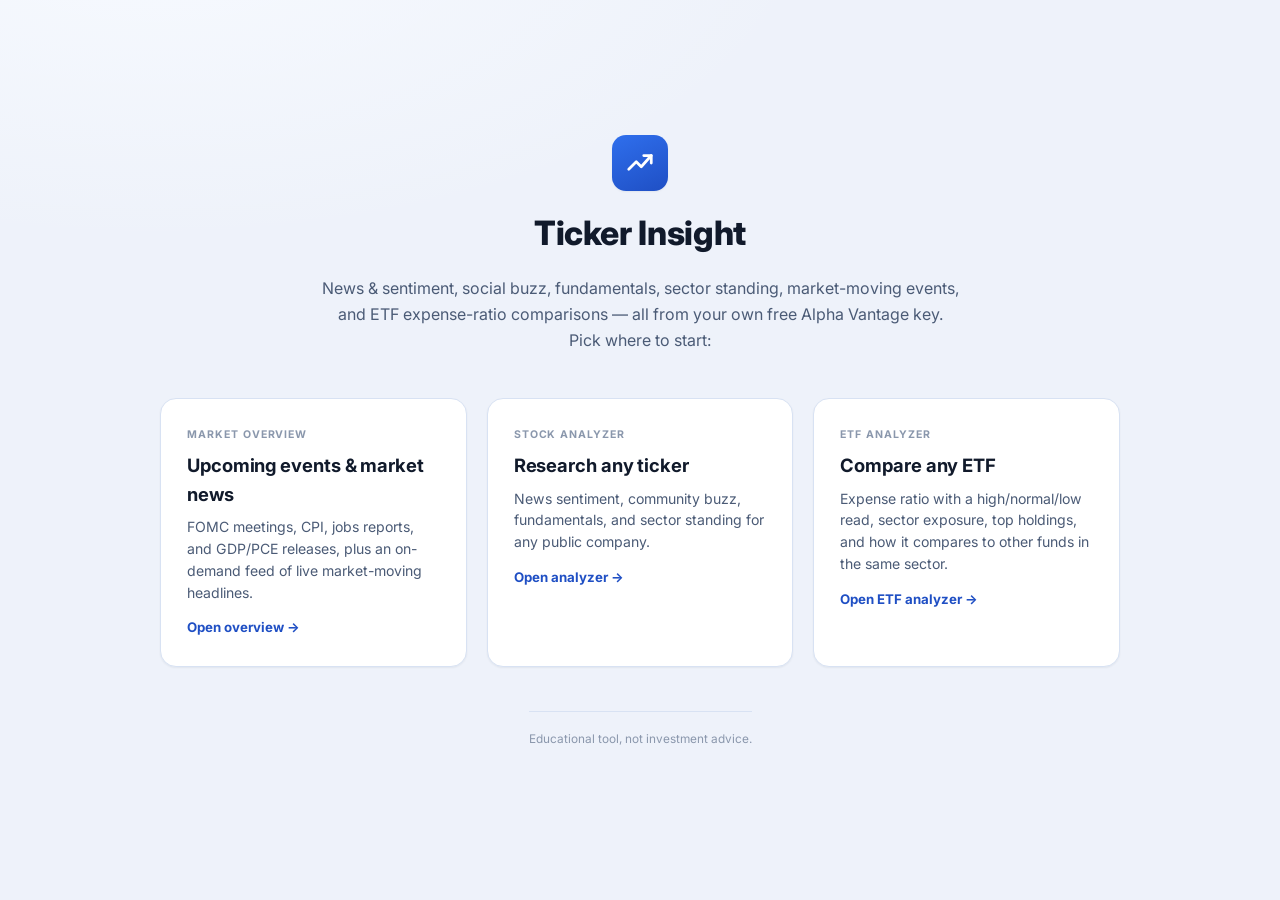
==== commit 5168d349: "Add ETF analyzer card to cover page (3 of 6) Updated hero-sub text to include ETF expense-ratio comp" ====
--- a/index.html
+++ b/index.html
@@ -15,7 +15,7 @@
   <div class="hero">
     <span class="brand-mark large" aria-hidden="true"><svg viewBox="0 0 24 24" fill="none" xmlns="http://www.w3.org/2000/svg"><path d="M3 17L9 11L13 15L21 6" stroke="white" stroke-width="2.2" stroke-linecap="round" stroke-linejoin="round"/><path d="M21 6H15M21 6V12" stroke="white" stroke-width="2.2" stroke-linecap="round" stroke-linejoin="round"/></svg></span>
     <h1>Ticker Insight</h1>
-    <p class="hero-sub">News &amp; sentiment, social buzz, fundamentals, sector standing, and market-moving events — all from your own free Alpha Vantage key. Pick where to start:</p>
+    <p class="hero-sub">News &amp; sentiment, social buzz, fundamentals, sector standing, market-moving events, and ETF expense-ratio comparisons — all from your own free Alpha Vantage key. Pick where to start:</p>
   </div>
 
   <div class="cover-grid">
@@ -31,6 +31,12 @@
       <p>News sentiment, community buzz, fundamentals, and sector standing for any public company.</p>
       <span class="cover-arrow">Open analyzer →</span>
     </a>
+    <a class="cover-card" href="etf.html">
+      <span class="eyebrow">ETF analyzer</span>
+      <h2>Compare any ETF</h2>
+      <p>Expense ratio with a high/normal/low read, sector exposure, top holdings, and how it compares to other funds in the same sector.</p>
+      <span class="cover-arrow">Open ETF analyzer →</span>
+    </a>
   </div>
 
   <footer>Educational tool, not investment advice.</footer>
--- a/style.css
+++ b/style.css
@@ -0,0 +1,137 @@
+:root{
+  --bg:#eef2fa; --card:#ffffff; --border:#d8e2f3; --border-soft:#e8eef9;
+  --ink:#111a2b; --ink-soft:#4b5b76; --ink-faint:#8a97ac;
+  --accent:#2f6fed; --accent-dark:#1f4fc4; --accent-soft:#dde8fd;
+  --bull:#12875a; --bull-soft:#dcf2e6; --bear:#c23a3a; --bear-soft:#f9e0e0;
+  --neutral:#57647c; --neutral-soft:#e6ecf7;
+  /* aliases so the JS-built class/var names ("bullish"/"bearish") resolve to the same tones as bull/bear */
+  --bullish:var(--bull); --bullish-soft:var(--bull-soft);
+  --bearish:var(--bear); --bearish-soft:var(--bear-soft);
+  --shadow-sm:0 1px 2px rgba(17,26,43,.06);
+  --shadow-md:0 14px 34px -16px rgba(17,26,43,.24);
+  --radius-lg:16px; --radius-md:10px; --radius-sm:8px;
+}
+/* Always light mode — dark-mode auto-switching removed by request. */
+*{box-sizing:border-box;}
+html{-webkit-font-smoothing:antialiased;}
+body{margin:0;
+  background:radial-gradient(1100px 520px at 12% -8%, #f7faff 0%, transparent 60%), var(--bg);
+  color:var(--ink);font:15px/1.55 'Inter',-apple-system,BlinkMacSystemFont,"Segoe UI",sans-serif;padding:0 16px 64px;}
+.wrap{max-width:1120px;margin:0 auto;display:flex;flex-direction:column;gap:22px;}
+h1{font-size:1.45rem;margin:0;font-weight:800;letter-spacing:-.01em;display:flex;align-items:center;gap:10px;}
+h2{font-size:1rem;margin:0;font-weight:700;letter-spacing:-.005em;}
+a{color:var(--accent-dark);}
+a:hover{color:var(--accent);}
+.brand-mark{flex:0 0 auto;width:30px;height:30px;border-radius:8px;background:linear-gradient(155deg,var(--accent) 0%,var(--accent-dark) 100%);display:flex;align-items:center;justify-content:center;box-shadow:var(--shadow-sm);}
+.brand-mark svg{width:17px;height:17px;display:block;}
+.brand-mark.large{width:56px;height:56px;border-radius:14px;}
+.brand-mark.large svg{width:30px;height:30px;}
+.topbar{position:sticky;top:0;z-index:20;margin:0 -16px;padding:16px 16px 14px;background:rgba(238,242,250,.88);backdrop-filter:blur(10px);-webkit-backdrop-filter:blur(10px);display:flex;flex-wrap:wrap;gap:14px;justify-content:space-between;align-items:flex-end;border-bottom:1px solid var(--border);}
+.topbar .brandline{display:flex;flex-direction:column;gap:5px;}
+.topbar p{margin:0;color:var(--ink-soft);font-size:0.83rem;max-width:48ch;}
+.pagenav{display:flex;gap:4px;margin-top:4px;}
+.pagenav a{font-size:.78rem;font-weight:600;color:var(--ink-soft);text-decoration:none;padding:4px 11px;border-radius:999px;transition:background .15s,color .15s;}
+.pagenav a:hover{background:var(--neutral-soft);color:var(--ink);}
+.pagenav a.active{background:var(--accent-soft);color:var(--accent-dark);}
+form{display:flex;flex-wrap:wrap;gap:8px;align-items:center;}
+input[type=text],input[type=password]{font:inherit;padding:9px 12px;border-radius:var(--radius-sm);border:1px solid var(--border);background:var(--card);color:var(--ink);width:130px;transition:border-color .15s,box-shadow .15s;}
+input[type=text]:focus,input[type=password]:focus{outline:none;border-color:var(--accent);box-shadow:0 0 0 3px var(--accent-soft);}
+button{font:inherit;font-weight:600;padding:9px 18px;border-radius:var(--radius-sm);border:1px solid var(--accent-dark);background:linear-gradient(155deg,var(--accent) 0%,var(--accent-dark) 100%);color:#ffffff;cursor:pointer;box-shadow:var(--shadow-sm);transition:transform .12s ease,box-shadow .12s ease,opacity .12s ease;}
+button:hover{box-shadow:var(--shadow-md);transform:translateY(-1px);}
+button:active{transform:translateY(0);}
+button.ghost{background:transparent;color:var(--ink-soft);border-color:var(--border);font-weight:600;box-shadow:none;}
+button.ghost:hover{border-color:var(--accent);color:var(--accent-dark);box-shadow:none;transform:none;}
+button:disabled{opacity:.55;cursor:progress;transform:none;box-shadow:none;}
+details.keys{position:relative;}
+details.keys summary{list-style:none;cursor:pointer;font-size:.78rem;color:var(--ink-soft);padding:9px 12px;border:1px solid var(--border);border-radius:var(--radius-sm);background:var(--card);transition:border-color .15s;}
+details.keys summary:hover{border-color:var(--accent);}
+details.keys summary::-webkit-details-marker{display:none;}
+.keypanel{position:absolute;right:0;top:calc(100% + 6px);z-index:5;background:var(--card);border:1px solid var(--border);border-radius:var(--radius-md);padding:16px;width:300px;display:flex;flex-direction:column;gap:10px;box-shadow:var(--shadow-md);}
+.keypanel p{font-size:.78rem;color:var(--ink-soft);margin:0;line-height:1.5;}
+.keypanel label{font-size:.68rem;text-transform:uppercase;letter-spacing:.06em;color:var(--ink-faint);font-weight:700;}
+.banner{font-size:.83rem;padding:11px 16px;border-radius:var(--radius-md);border:1px solid var(--border);background:var(--card);color:var(--ink-soft);box-shadow:var(--shadow-sm);}
+.banner.error{background:var(--bear-soft);border-color:var(--bear);color:var(--bear);}
+.banner.example{background:var(--accent-soft);border-color:var(--accent);color:var(--accent-dark);}
+.overview{background:var(--card);border:1px solid var(--border);border-radius:var(--radius-lg);padding:20px 24px;display:flex;flex-wrap:wrap;gap:20px;justify-content:space-between;box-shadow:var(--shadow-md);}
+.ov-id .tick{font-family:'JetBrains Mono',ui-monospace,monospace;font-size:.72rem;color:var(--accent-dark);background:var(--accent-soft);padding:2px 9px;border-radius:999px;display:inline-block;font-weight:700;letter-spacing:.02em;}
+.ov-id h2{font-size:1.4rem;margin-top:7px;font-weight:800;letter-spacing:-.01em;}
+.ov-id .sub{color:var(--ink-soft);font-size:.82rem;margin-top:2px;}
+.ov-price{display:flex;flex-direction:column;justify-content:center;align-items:flex-end;gap:5px;}
+.px{font-family:'JetBrains Mono',ui-monospace,monospace;font-size:1.7rem;font-weight:700;letter-spacing:-.01em;}
+.chg{font-family:'JetBrains Mono',ui-monospace,monospace;font-weight:700;font-size:.85rem;padding:3px 10px;border-radius:999px;width:fit-content;}
+.chg.up{color:var(--bull);background:var(--bull-soft);} .chg.down{color:var(--bear);background:var(--bear-soft);}
+.grid{display:grid;grid-template-columns:1fr 1fr;gap:20px;align-items:start;}
+@media (max-width:840px){.grid{grid-template-columns:1fr;} .topbar{position:static;backdrop-filter:none;-webkit-backdrop-filter:none;}}
+.card{background:var(--card);border:1px solid var(--border);border-radius:var(--radius-lg);padding:20px 22px;display:flex;flex-direction:column;gap:13px;box-shadow:var(--shadow-sm);transition:box-shadow .18s ease,border-color .18s ease;}
+.card:hover{box-shadow:var(--shadow-md);border-color:var(--border-soft);}
+.card-head{display:flex;justify-content:space-between;align-items:center;gap:8px;padding-bottom:11px;border-bottom:1px solid var(--border-soft);}
+.eyebrow{font-size:.66rem;text-transform:uppercase;letter-spacing:.09em;color:var(--ink-faint);font-weight:700;}
+.verdict-row{display:flex;align-items:center;gap:12px;flex-wrap:wrap;}
+.verdict-pill{font-weight:700;font-size:.92rem;padding:7px 16px;border-radius:999px;}
+.verdict-pill.bullish{background:var(--bull-soft);color:var(--bull);}
+.verdict-pill.bearish{background:var(--bear-soft);color:var(--bear);}
+.verdict-pill.neutral{background:var(--neutral-soft);color:var(--neutral);}
+.verdict-note{font-size:.82rem;color:var(--ink-soft);}
+.news-item{padding-block:12px;border-bottom:1px solid var(--border-soft);display:flex;flex-direction:column;gap:4px;}
+.news-item:first-child{padding-top:2px;}
+.news-item:last-child{border-bottom:none;padding-bottom:0;}
+.news-top{display:flex;justify-content:space-between;gap:10px;align-items:baseline;}
+.news-item a{font-weight:600;font-size:.88rem;text-decoration:none;color:var(--ink);}
+.news-item a:hover{color:var(--accent-dark);text-decoration:underline;}
+.tag{font-size:.64rem;font-weight:700;padding:2px 7px;border-radius:5px;white-space:nowrap;letter-spacing:.01em;}
+.tag.bullish{background:var(--bull-soft);color:var(--bull);} .tag.bearish{background:var(--bear-soft);color:var(--bear);} .tag.neutral{background:var(--neutral-soft);color:var(--neutral);}
+.meta{font-size:.71rem;color:var(--ink-faint);font-family:'JetBrains Mono',ui-monospace,monospace;}
+table.metrics{width:100%;border-collapse:collapse;font-size:.85rem;}
+table.metrics tr{transition:background .12s;}
+table.metrics tr:hover{background:var(--bg);}
+table.metrics td{padding:8px 4px;border-bottom:1px solid var(--border-soft);}
+table.metrics tr:last-child td{border-bottom:none;}
+table.metrics td.k{color:var(--ink-soft);}
+table.metrics td.v{font-family:'JetBrains Mono',ui-monospace,monospace;text-align:right;font-weight:700;}
+table.rank{width:100%;border-collapse:collapse;font-size:.83rem;}
+table.rank th{text-align:left;font-size:.66rem;text-transform:uppercase;letter-spacing:.06em;color:var(--ink-faint);font-weight:700;padding-bottom:8px;border-bottom:1px solid var(--border);}
+table.rank td{padding:9px 5px;border-bottom:1px solid var(--border-soft);}
+table.rank tr:last-child td{border-bottom:none;}
+table.rank td.num{font-family:'JetBrains Mono',ui-monospace,monospace;text-align:right;}
+table.rank tr.self-row{background:var(--accent-soft);}
+table.rank tr.self-row td{font-weight:700;}
+.tier-badge{display:inline-block;font-weight:700;padding:5px 14px;border-radius:999px;font-size:.85rem;background:var(--neutral-soft);color:var(--neutral);}
+.peers{display:flex;flex-wrap:wrap;gap:7px;}
+.peer-chip{font-family:'JetBrains Mono',ui-monospace,monospace;font-size:.74rem;background:var(--neutral-soft);color:var(--ink-soft);padding:4px 10px;border-radius:999px;font-weight:600;}
+.note{font-size:.76rem;color:var(--ink-faint);line-height:1.55;}
+.cal-sub{display:flex;flex-direction:column;gap:10px;}
+.cal-row{display:flex;gap:14px;align-items:flex-start;padding-block:11px;border-bottom:1px solid var(--border-soft);}
+.cal-row:last-child{border-bottom:none;}
+.cal-date{flex:0 0 auto;width:58px;text-align:center;background:var(--neutral-soft);border-radius:var(--radius-sm);padding:7px 2px;}
+.cal-date .mon{font-size:.6rem;text-transform:uppercase;letter-spacing:.05em;color:var(--ink-faint);font-weight:700;}
+.cal-date .day{font-family:'JetBrains Mono',ui-monospace,monospace;font-size:1.05rem;font-weight:700;color:var(--ink);}
+.cal-body{flex:1;min-width:0;display:flex;flex-direction:column;gap:4px;}
+.cal-top{display:flex;align-items:baseline;gap:8px;flex-wrap:wrap;}
+.cal-title{font-weight:600;font-size:.85rem;}
+.cal-when{font-size:.7rem;font-family:'JetBrains Mono',ui-monospace,monospace;color:var(--accent-dark);white-space:nowrap;margin-left:auto;font-weight:600;}
+.cal-desc{font-size:.78rem;color:var(--ink-soft);}
+.cal-cat{font-size:.6rem;font-weight:700;text-transform:uppercase;letter-spacing:.05em;padding:2px 8px;border-radius:5px;background:var(--accent-soft);color:var(--accent-dark);white-space:nowrap;}
+.skel{background:linear-gradient(90deg,var(--neutral-soft) 25%,var(--border) 37%,var(--neutral-soft) 63%);background-size:400% 100%;animation:sh 1.3s ease infinite;border-radius:8px;height:14px;}
+@keyframes sh{0%{background-position:100% 0}100%{background-position:0 0}}
+footer{font-size:.74rem;color:var(--ink-faint);text-align:center;padding-top:18px;margin-top:6px;border-top:1px solid var(--border);line-height:1.65;max-width:820px;margin-inline:auto;}
+
+/* ---------------- sector exposure bars (ETF analyzer) ---------------- */
+.sector-bar-row{display:flex;align-items:center;gap:10px;font-size:.8rem;padding-block:5px;}
+.sector-bar-name{flex:0 0 150px;color:var(--ink-soft);white-space:nowrap;overflow:hidden;text-overflow:ellipsis;}
+.sector-bar-track{flex:1;background:var(--neutral-soft);border-radius:999px;height:8px;overflow:hidden;}
+.sector-bar-fill{display:block;height:100%;background:linear-gradient(90deg,var(--accent) 0%,var(--accent-dark) 100%);border-radius:999px;}
+.sector-bar-pct{flex:0 0 46px;text-align:right;font-family:'JetBrains Mono',ui-monospace,monospace;font-weight:700;color:var(--ink);}
+
+/* ---------------- cover page ---------------- */
+.cover-wrap{min-height:calc(100vh - 64px);display:flex;flex-direction:column;justify-content:center;align-items:center;text-align:center;gap:44px;padding-top:48px;}
+.hero{display:flex;flex-direction:column;align-items:center;gap:16px;max-width:640px;}
+.hero h1{font-size:2.1rem;flex-direction:column;gap:14px;}
+.hero-sub{color:var(--ink-soft);font-size:1rem;line-height:1.65;margin:0;}
+.cover-grid{display:grid;grid-template-columns:repeat(auto-fit,minmax(230px,1fr));gap:20px;width:100%;max-width:960px;}
+@media (max-width:700px){.cover-grid{grid-template-columns:1fr;}}
+.cover-card{background:var(--card);border:1px solid var(--border);border-radius:var(--radius-lg);padding:28px 26px;text-align:left;text-decoration:none;color:inherit;display:flex;flex-direction:column;gap:8px;box-shadow:var(--shadow-sm);transition:box-shadow .18s ease,transform .18s ease,border-color .18s ease;}
+.cover-card:hover{box-shadow:var(--shadow-md);transform:translateY(-3px);border-color:var(--accent);}
+.cover-card h2{font-size:1.15rem;}
+.cover-card p{color:var(--ink-soft);font-size:.88rem;margin:0;line-height:1.55;}
+.cover-arrow{margin-top:6px;font-weight:700;font-size:.83rem;color:var(--accent-dark);}
+.cover-wrap footer{margin-top:0;}
